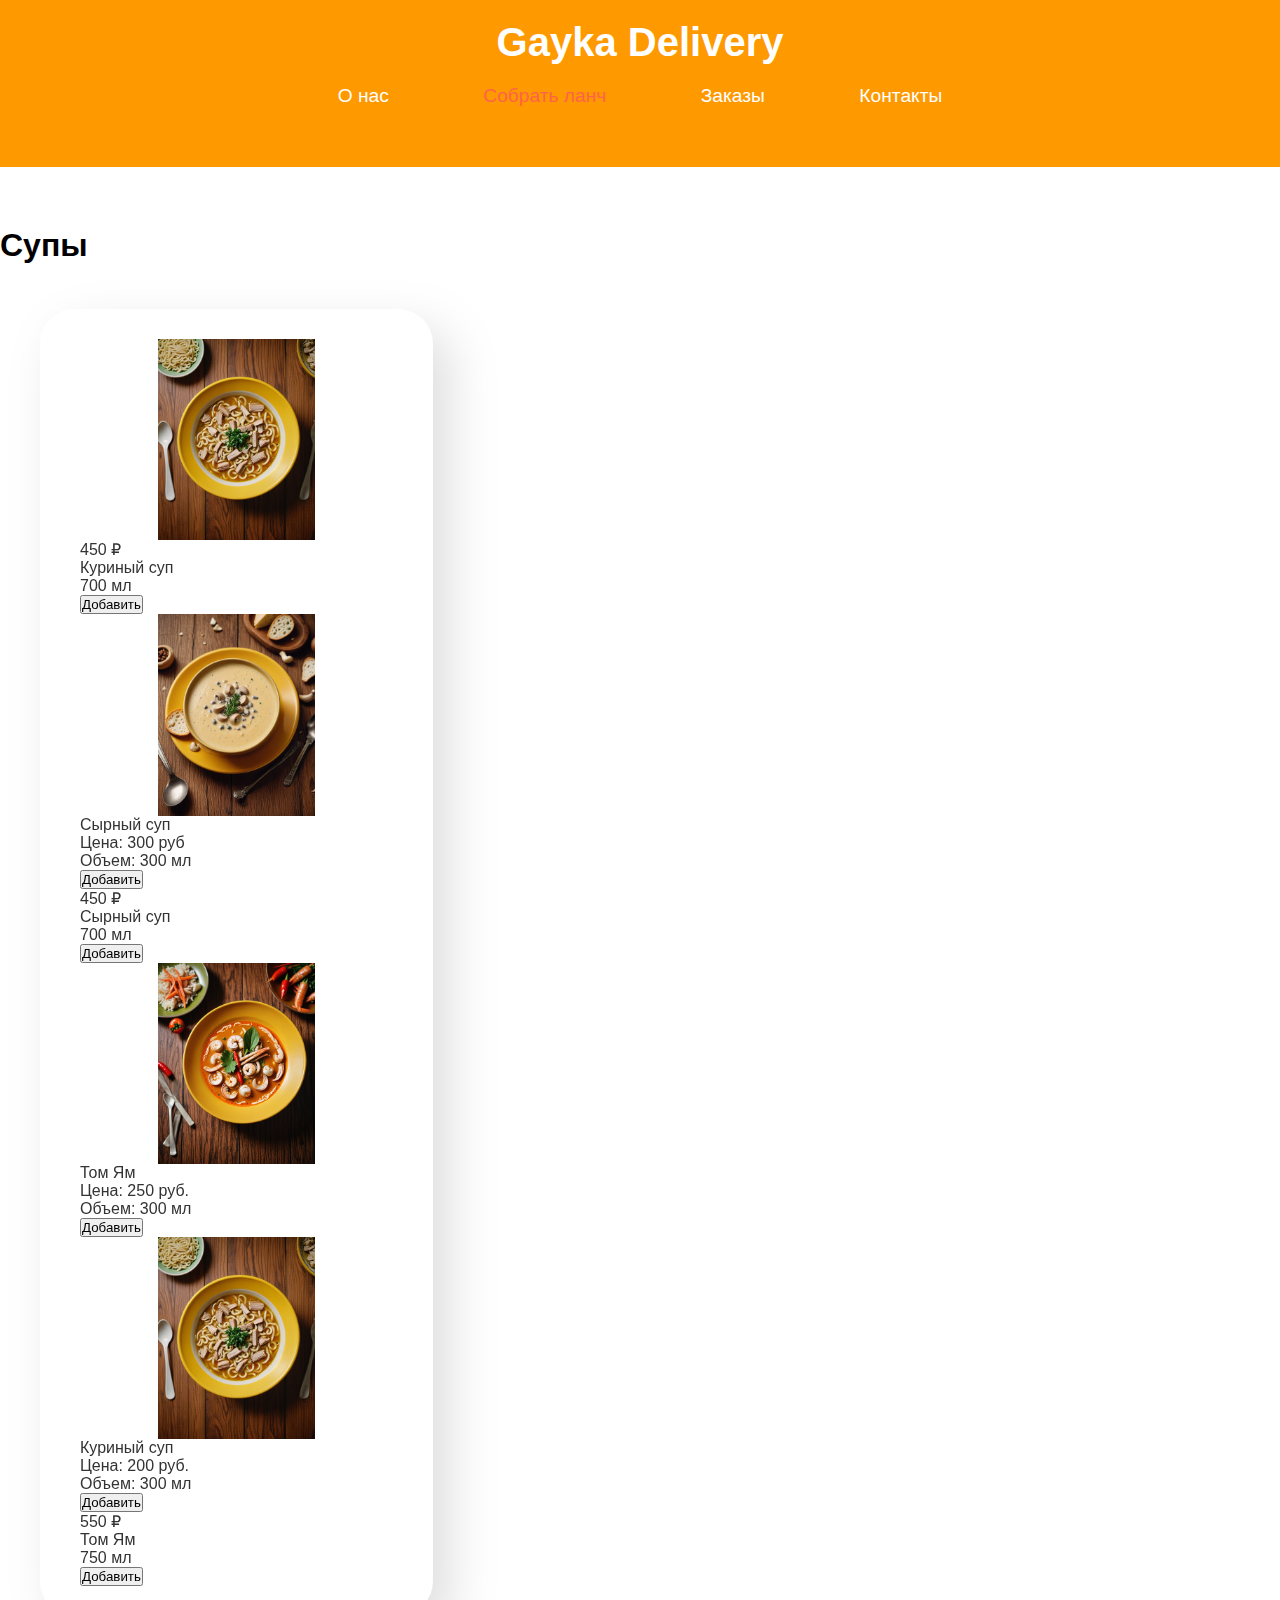
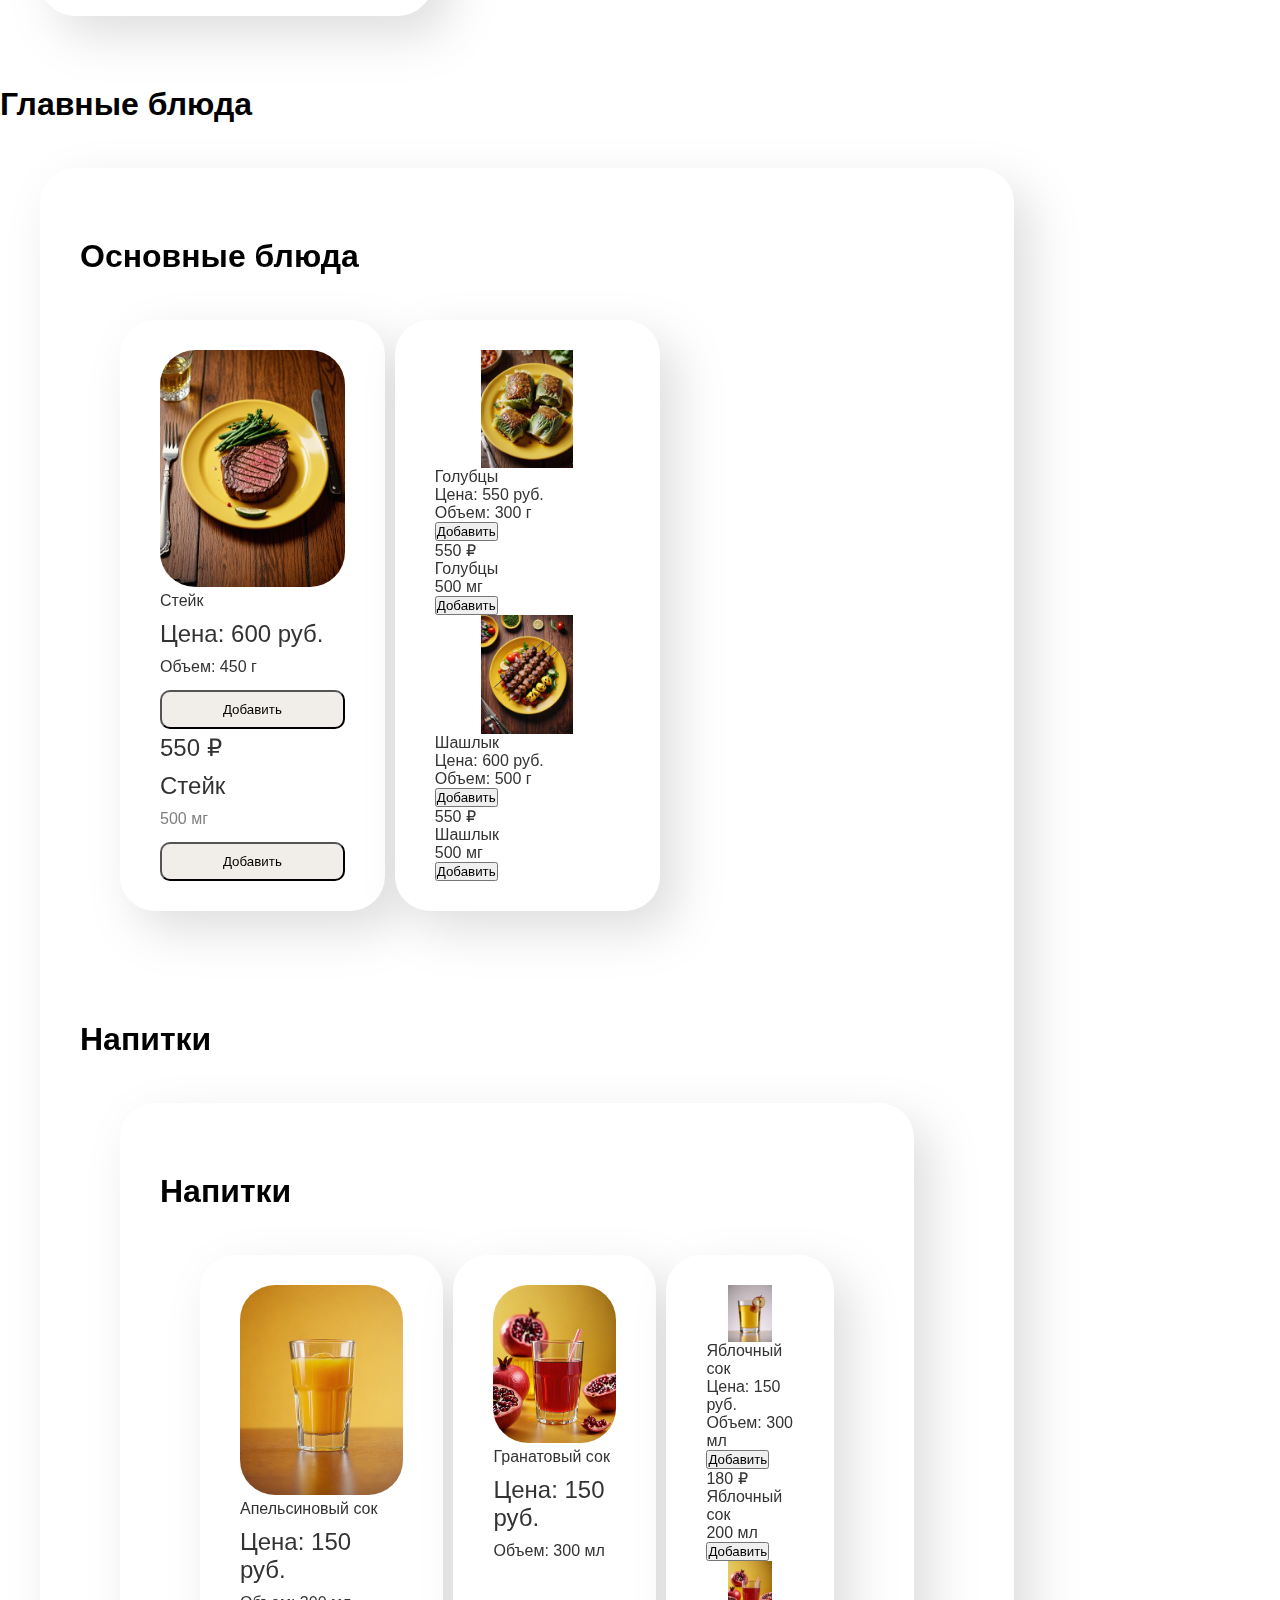
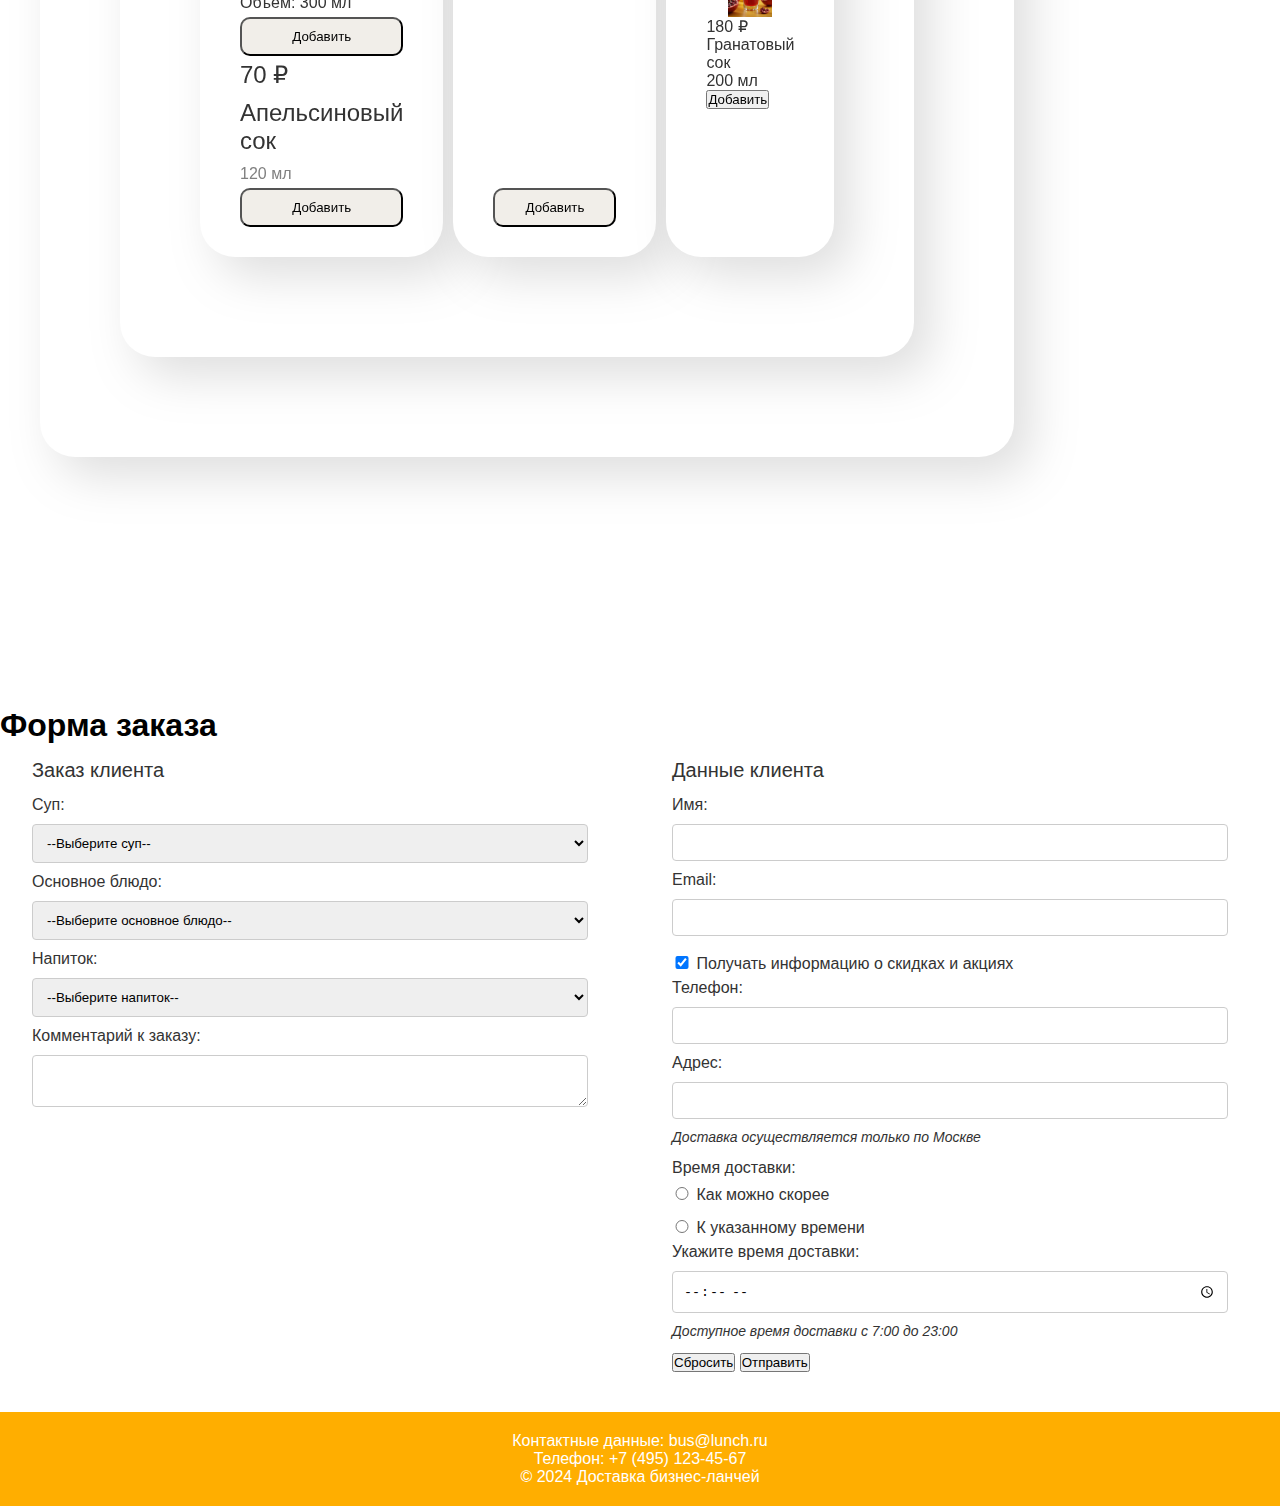
==== lunch.html @ 6499fed1 "Update lunch.html" ====
<!DOCTYPE html>
<html lang="ru">
<head>
    <meta charset="UTF-8">
    <meta name="viewport" content="width=device-width, initial-scale=1.0">
    <title>Собрать ланч - Gayka Delivery</title>
    <link href="https://fonts.googleapis.com/css2?family=Sofadi+One&display=swap" rel="stylesheet">
    <link rel="stylesheet" href="styles.css"> <!-- Основные стили -->
    <link rel="stylesheet" href="lunch.css"> <!-- Дополнительные стили для страницы Собрать ланч -->
    <title>Собрать ланч</title>
    <link rel="stylesheet" href="lunch.css">
    <link rel="stylesheet" href="order.css">
</head>
<body>
    <header>
        <div class="container">
            <h1>Gayka Delivery</h1>
            <nav>
                <ul>
                    <li><a href="index.html">О нас</a></li>
                    <li><a href="lunch.html" class="active">Собрать ланч</a></li>
                    <li><a href="order.html">Заказы</a></li>
                    <li><a href="#contact">Контакты</a></li>
                </ul>
            </nav>
        </div>
    </header>
<main>
<section id="soups">
    <section>
        <h2>Супы</h2>
        <div class="dish">
            <div class="dish-item">
        <div class="dish-grid">
            <div class="dish">
                <img src="kurinisup.jpg" alt="Куриный суп">
                <p class="price">450 ₽</p>
                <p class="dish-name">Куриный суп</p>
                <p class="dish-weight">700 мл</p>
                <button class="add-to-cart">Добавить</button>
            </div>
            <div class="dish">
                <img src="sirnisup.jpg" alt="Сырный суп">
                <p class="name">Сырный суп</p>
                <p class="price">Цена: 300 руб</p>
                <p class="weight-volume">Объем: 300 мл</p>
                <button>Добавить</button>
                <p class="price">450 ₽</p>
                <p class="dish-name">Сырный суп</p>
                <p class="dish-weight">700 мл</p>
                <button class="add-to-cart">Добавить</button>
            </div>
            <div class="dish-item">
            <div class="dish">
                <img src="tomyam.jpg" alt="Том Ям">
                <p class="name">Том Ям </p>
                <p class="price">Цена: 250 руб.</p>
                <p class="weight-volume">Объем: 300 мл</p>
                <button>Добавить</button>
            </div>
            <div class="dish-item">
                <img src="kurinisup.jpg" alt="Куриный суп">
                <p class="name">Куриный суп </p>
                <p class="price">Цена: 200 руб.</p>
                <p class="weight-volume">Объем: 300 мл</p>
                <button>Добавить</button>
                <p class="price">550 ₽</p>
                <p class="dish-name">Том Ям</p>
                <p class="dish-weight">750 мл</p>
                <button class="add-to-cart">Добавить</button>
            </div>
        </div>
    </section>

<section id="main-dishes">
        <h2>Главные блюда</h2>
        <div class="dish">
            <div class="dish-item">
    <section>
        <h2>Основные блюда</h2>
        <div class="dish-grid">
            <div class="dish">
                <img src="steik.jpg" alt="Стейк">
                <p class="name">Стейк</p>
                <p class="price">Цена: 600 руб.</p>
                <p class="weight-volume">Объем: 450 г</p>
                <button>Добавить</button>
                <p class="price">550 ₽</p>
                <p class="dish-name">Стейк</p>
                <p class="dish-weight">500 мг</p>
                <button class="add-to-cart">Добавить</button>
            </div>
            <div class="dish-item">
            <div class="dish">
                <img src="голубцы.jpg" alt="Голубцы">
                <p class="name">Голубцы</p>
                <p class="price">Цена: 550 руб.</p>
                <p class="weight-volume">Объем: 300 г</p>
                <button>Добавить</button>
                <p class="price">550 ₽</p>
                <p class="dish-name">Голубцы</p>
                <p class="dish-weight">500 мг</p>
                <button class="add-to-cart">Добавить</button>
            </div>
            <div class="dish-item">
            <div class="dish">
                <img src="шашлык.jpg" alt="Шашлык">
                <p class="name">Шашлык</p>
                <p class="price">Цена: 600 руб.</p>
                <p class="weight-volume">Объем: 500 г</p>
                <button>Добавить</button>
                <p class="price">550 ₽</p>
                <p class="dish-name">Шашлык</p>
                <p class="dish-weight">500 мг</p>
                <button class="add-to-cart">Добавить</button>
            </div>
        </div>
    </section>
    <section id="drinks">
        <h2>Напитки</h2>
        <div class="dish">
            <div class="dish-item">

    <section>
        <h2>Напитки</h2>
        <div class="dish-grid">
            <div class="dish">
                <img src="апельсин.jpg" alt="Апельсиновый сок">
                <p class="name">Апельсиновый сок</p>
                <p class="price">Цена: 150 руб.</p>
                <p class="weight-volume">Объем: 300 мл</p>
                <button>Добавить</button>
                <p class="price">70 ₽</p>
                <p class="dish-name">Апельсиновый сок</p>
                <p class="dish-weight">120 мл</p>
                <button class="add-to-cart">Добавить</button>
            </div>
            <div class="dish-item">
                <img src="гранат.jpg" alt="Гранатовый сок">
                <p class="name">Гранатовый сок</p>
                <p class="price">Цена: 150 руб.</p>
                <p class="weight-volume">Объем: 300 мл</p>
                <button>Добавить</button>
            </div>
            <div class="dish-item">
            <div class="dish">
                <img src="яблоко.jpg" alt="Яблочный сок">
                <p class="name">Яблочный сок</p>
                <p class="price">Цена: 150 руб.</p>
                <p class="weight-volume">Объем: 300 мл</p>
                <button>Добавить</button>
                <p class="price">180 ₽</p>
                <p class="dish-name">Яблочный сок</p>
                <p class="dish-weight">200 мл</p>
                <button class="add-to-cart">Добавить</button>
            </div>
            <div class="dish">
                <img src="гранат.jpg" alt="Гранатовый сок">
                <p class="price">180 ₽</p>
                <p class="dish-name">Гранатовый сок</p>
                <p class="dish-weight">200 мл</p>
                <button class="add-to-cart">Добавить</button>
            </div>
        </div>
    </section>
</main>
 <section class="order-form"></section>
    
    <section class="order-form"></section>
        <h2>Форма заказа</h2>

        <form action="https://httpbin.org/post" method="POST">
            <fieldset>
                <legend>Заказ клиента</legend>
                <label for="soup">Суп:</label>
                <select id="soup" name="soup" required>
                    <option value="">--Выберите суп--</option>
                    <option value="phobo">Сырный суп</option>
                    <option value="phoga">Том Ям</option>
                    <option value="buntom">Куриный суп</option>
                    <option value="kuri">Куриный суп</option>
                    <option value="sir">Сырный суп</option>
                    <option value="tomyam">Том Ям</option>
                </select>

                <label for="main">Основное блюдо:</label>
                <select id="main" name="main" required>
                    <option value="">--Выберите основное блюдо--</option>
                    <option value="buntron">Стейк</option>
                    <option value="comdui">Голубцы</option>
                    <option value="comtom">Шашлык</option>
                    <option value="steik">Стейк</option>
                    <option value="dolma">Голубцы</option>
                    <option value="shashlik">Шашлык</option>
                </select>

                <label for="drink">Напиток:</label>
                <select id="drink" name="drink" required>
                    <option value="">--Выберите напиток--</option>
                    <option value="tra">Яблочный сок</option>
                    <option value="cafeden">Апельсиновый сок</option>
                    <option value="cafesua">Гранатовый сок</option>
                    <option value="apel">Апельсиновый сок</option>
                    <option value="yabl">Яблочный сок</option>
                    <option value="gran">Гранатовый сок</option>
                </select>

                <label for="comments">Комментарий к заказу:</label>
                <textarea id="comments" name="comments"></textarea>
            </fieldset>

            <fieldset>
                <legend>Данные клиента</legend>
                <label for="name">Имя:</label>
                <input type="text" id="name" name="name" required>

                <label for="email">Email:</label>
                <input type="email" id="email" name="email" required>

                <label>
                    <input type="checkbox" name="subscribe" checked style="
                    width: 20px
                    ">
                    Получать информацию о скидках и акциях <br>
                </label>

                <label for="phone">Телефон:</label>
                <input type="tel" id="phone" name="phone" required>

                <label for="address">Адрес:</label>
                <input type="text" id="address" name="address" required>
                <p class="note">Доставка осуществляется только по Москве</p>

                <label>Время доставки: <br></label>
                <label>
                    <input type="radio" name="delivery-time" value="faster" required style="
                    width: 20px
                    ">
                    Как можно скорее <br>
                </label>
                <label>
                    <input type="radio" name="delivery-time" value="normal" style="
                    width: 20px
                    ">
                    К указанному времени <br>
                </label>

                <label for="delivery-time">Укажите время доставки:</label>
                <input type="time" id="delivery-time" name="delivery-time" min="07:00" max="23:00" step="300" required>
                <p class="note">Доступное время доставки с 7:00 до 23:00 <p>

                <button type="reset">Сбросить</button>
                <button type="submit">Отправить</button>
            </fieldset>
        </form>
    </section>
    <footer id="contact">
        <p>Контактные данные: <a href="email:bus@lunch.ru">bus@lunch.ru</a></p>
        <p>Телефон: +7 (495) 123-45-67</p>
        <p>© 2024 Доставка бизнес-ланчей</p>
    </footer>
</body>
</html>
---- styles.css ----
*{
    box-sizing: border-box;
}

body {
    font-family: 'Sofadi One', monospace;
    margin: 0;
    padding: 0;
    color: #333;
}

header {
    background-color: #f6a504;
    padding: 20px;
    text-align: center;
}

h1 {
    font-size: 2.5em;
    margin: 0;
}

/* Стили для навигации */
nav {
    display: flex;
    flex-wrap: wrap;
    justify-content: center; /* Центрирование навигации */
    margin-bottom: 20px; /* Отступ снизу навигации */
}

nav a {
    margin: 10px 15px; /* Отступы между ссылками */
    text-decoration: none; /* Убираем подчеркивание у ссылок */
    color: #ef0d82; /* Цвет текста ссылок */
    padding: 10px 15px; /* Внутренние отступы для создания кнопочного эффекта */
    border-radius: 5px; /* Закругление углов */
    transition: background-color 0.3s ease; /* Плавный переход цвета фона */
}

nav a:hover {
    background-color: rgba(239, 13, 130, 0.1); /* Цвет фона при наведении */
}

nav a.active {
 
    color: red; /* Цвет текста для активной ссылки */
}

main {
    padding: 20px;
}

section {
    margin-bottom: 40px;
}

h2 {
    font-size: 2em;
    margin-bottom: 10px;
    
}

img {
    width: 50%;
    height: auto; 
    margin-left: auto;
    margin-right: auto;
    display: block;
}

ul {
    list-style-type: disc;
    padding-left: 20px;
}

table {
    width: 100%;
    border-collapse: collapse;
}

th, td {
    padding: 10px;
    border: 1px solid #de88be;
    text-align: center;
}

footer {
    background-color: #fac55a;
    color: rgb(6, 6, 6);
    text-align: center;
    padding: 20px;
}

footer a {
    color: rgb(255, 89, 178);
    text-decoration: none;
}

footer a:hover {
    text-decoration: underline;
}
---- lunch.css ----
section > div {
    display: grid;
    grid-template-columns: repeat(3, 1fr);
    gap: 10px;
    padding: 30px 40px;
}

section > div > div {
    display: flex;
    flex-direction: column;
    padding: 30px 40px;
    border-radius: 35px;
    background-color: white;
    cursor: pointer;
    filter: drop-shadow(17px 19px 24px rgba(0, 0, 0, 0.13));
    transition: border 0.3s, background-color 0.3s;
}

section > div > div:hover {
    border: 2px solid tomato;
}

section > div > div > img {
    width: 100%;
    border-radius: 35px;
}

section > div > div > p {
    margin: 5px 0;
}

section > div > div > p.price {
    font-size: 1.5em; /* Увеличение размера шрифта для цены */
}

section > div > div > p.dish-name {
    font-size: 1.5em; /* Увеличение размера шрифта для названия блюда */
}

section > div > div > p.dish-weight {
    color: gray; /* Изменение цвета текста на серый для веса/объема */
}

section > div > div > button {
    background-color: #f1eee9;
    padding: 10px 30px;
    border-radius: 10px;
    cursor: pointer;
    margin-top: auto; /* Сдвигаем кнопку вниз */
    transition: background-color 0.3s;
}

section > div > div > button:hover {
    text-decoration: none;
    background-color: #ff0077;
}

section > div > div > button:active {
    text-decoration: none;
    background-color: #ffb917;
}

p.note {
    font-style: italic;
    font-size: 14px;
    margin-bottom: 14px;
}

legend {
    font-size: 20px;
    margin-bottom: 14px;
}

form {
    display: flex;
    justify-content: space-between;
}

fieldset {
    width: 45%;
    border: none;
    margin-left: auto;
    margin-right: auto;
}

input, select, textarea {
    width: calc(100% - 20px);
    margin: 10px 0;
    padding: 10px;
    border: 1px solid #ccc;
    border-radius: 4px;
}

/* button {
    background-color: #007bff;
    color: white;
    border: none;
    padding: 10px;
    border-radius: 4px;
    cursor: pointer;
}

button:hover {
    background-color: #0056b3;
} */

.filter {
    margin: 0 10px;
    font-size: 18px;
    color: #6b6b6b;
    background-color: transparent;
    border: none;
    cursor: pointer;
}

.filter:hover {
    color: #ffa51e;
    font-weight: bold;
}

.filter.active {
    color: #ffa51e;
    font-weight: bold;
}

 /* Lab6 */
 .lunch-grid {
    display: grid;
    grid-template-columns: repeat(3, 1fr);
    gap: 20px;
    margin: 20px 0;
    text-align: center;
}

.lunch-options{
    background-color: var(--cards-color);
    border-radius: 2rem;
    display: flex;
    flex-direction: row;
    align-items: center;
    justify-content: space-evenly;
    padding: 1rem 0.5rem;
    transition: 0.2s ease;
    filter: drop-shadow(0.7rem 1rem 1rem rgba(0, 0, 0, 0.1));

}

.lunch-options:hover {
    border-color: var(--cards-color-hover);
    transition: 0.5s ease;
    filter: drop-shadow(0 0 1rem var(--cards-color-hover));
    transform: scale(101%);
}

.lunch-options div{
    flex-direction: column;
    align-items: center;
    
}

.lunch-options img {
    width: 4rem;
    transition: transform 0.3s;
}

.lunch-options img:hover {
    transform: translateY(-10px) scale(1.1);
}

.dessert-info {
    font-size: 0.9em;
}

.notification {
    display: flex;
    flex-direction: column;
    align-items: center;
    justify-content: center;
    width: 300px;
    margin: 0 auto;
    border-radius: 5px;
    z-index: 1000;
    text-align: center;
}
.notification p {
    font-size: 20px;
    margin-bottom: 20px;
}
.notification button {
    display: inline-block;
    padding: 10px 20px;
    font-size: 18px;
    color: #000;
    background-color: #fff;
    border: 1px solid #000;
    border-radius: 20px;
    text-decoration: none;
    cursor: pointer;
}



/* Адаптивность */
@media (max-width: 800px) {
    section > div {
        grid-template-columns: repeat(2, 1fr); /* 2 колонки */
    }

    nav {
        flex-direction: column;
        align-items: center; /* Центрируем элементы в навигации */
    }

    nav a {
        font-size: 12px; /* Увеличиваем шрифт на 4px */
    }
}

@media (max-width: 600px) {
    section > div {
        grid-template-columns: repeat(1, 1fr); /* 1 колонка */
    }

    h1 {
        text-align: center; /* Центрирование заголовков */
    }

    section > h2 {
        text-align: center; /* Центрирование заголовков */
    }
}
---- lunch.css ----
section > div {
    display: grid;
    grid-template-columns: repeat(3, 1fr);
    gap: 10px;
    padding: 30px 40px;
}

section > div > div {
    display: flex;
    flex-direction: column;
    padding: 30px 40px;
    border-radius: 35px;
    background-color: white;
    cursor: pointer;
    filter: drop-shadow(17px 19px 24px rgba(0, 0, 0, 0.13));
    transition: border 0.3s, background-color 0.3s;
}

section > div > div:hover {
    border: 2px solid tomato;
}

section > div > div > img {
    width: 100%;
    border-radius: 35px;
}

section > div > div > p {
    margin: 5px 0;
}

section > div > div > p.price {
    font-size: 1.5em; /* Увеличение размера шрифта для цены */
}

section > div > div > p.dish-name {
    font-size: 1.5em; /* Увеличение размера шрифта для названия блюда */
}

section > div > div > p.dish-weight {
    color: gray; /* Изменение цвета текста на серый для веса/объема */
}

section > div > div > button {
    background-color: #f1eee9;
    padding: 10px 30px;
    border-radius: 10px;
    cursor: pointer;
    margin-top: auto; /* Сдвигаем кнопку вниз */
    transition: background-color 0.3s;
}

section > div > div > button:hover {
    text-decoration: none;
    background-color: #ff0077;
}

section > div > div > button:active {
    text-decoration: none;
    background-color: #ffb917;
}

p.note {
    font-style: italic;
    font-size: 14px;
    margin-bottom: 14px;
}

legend {
    font-size: 20px;
    margin-bottom: 14px;
}

form {
    display: flex;
    justify-content: space-between;
}

fieldset {
    width: 45%;
    border: none;
    margin-left: auto;
    margin-right: auto;
}

input, select, textarea {
    width: calc(100% - 20px);
    margin: 10px 0;
    padding: 10px;
    border: 1px solid #ccc;
    border-radius: 4px;
}

/* button {
    background-color: #007bff;
    color: white;
    border: none;
    padding: 10px;
    border-radius: 4px;
    cursor: pointer;
}

button:hover {
    background-color: #0056b3;
} */

.filter {
    margin: 0 10px;
    font-size: 18px;
    color: #6b6b6b;
    background-color: transparent;
    border: none;
    cursor: pointer;
}

.filter:hover {
    color: #ffa51e;
    font-weight: bold;
}

.filter.active {
    color: #ffa51e;
    font-weight: bold;
}

 /* Lab6 */
 .lunch-grid {
    display: grid;
    grid-template-columns: repeat(3, 1fr);
    gap: 20px;
    margin: 20px 0;
    text-align: center;
}

.lunch-options{
    background-color: var(--cards-color);
    border-radius: 2rem;
    display: flex;
    flex-direction: row;
    align-items: center;
    justify-content: space-evenly;
    padding: 1rem 0.5rem;
    transition: 0.2s ease;
    filter: drop-shadow(0.7rem 1rem 1rem rgba(0, 0, 0, 0.1));

}

.lunch-options:hover {
    border-color: var(--cards-color-hover);
    transition: 0.5s ease;
    filter: drop-shadow(0 0 1rem var(--cards-color-hover));
    transform: scale(101%);
}

.lunch-options div{
    flex-direction: column;
    align-items: center;
    
}

.lunch-options img {
    width: 4rem;
    transition: transform 0.3s;
}

.lunch-options img:hover {
    transform: translateY(-10px) scale(1.1);
}

.dessert-info {
    font-size: 0.9em;
}

.notification {
    display: flex;
    flex-direction: column;
    align-items: center;
    justify-content: center;
    width: 300px;
    margin: 0 auto;
    border-radius: 5px;
    z-index: 1000;
    text-align: center;
}
.notification p {
    font-size: 20px;
    margin-bottom: 20px;
}
.notification button {
    display: inline-block;
    padding: 10px 20px;
    font-size: 18px;
    color: #000;
    background-color: #fff;
    border: 1px solid #000;
    border-radius: 20px;
    text-decoration: none;
    cursor: pointer;
}



/* Адаптивность */
@media (max-width: 800px) {
    section > div {
        grid-template-columns: repeat(2, 1fr); /* 2 колонки */
    }

    nav {
        flex-direction: column;
        align-items: center; /* Центрируем элементы в навигации */
    }

    nav a {
        font-size: 12px; /* Увеличиваем шрифт на 4px */
    }
}

@media (max-width: 600px) {
    section > div {
        grid-template-columns: repeat(1, 1fr); /* 1 колонка */
    }

    h1 {
        text-align: center; /* Центрирование заголовков */
    }

    section > h2 {
        text-align: center; /* Центрирование заголовков */
    }
}
---- order.css ----
* {
    margin: 0;
    padding: 0;
    box-sizing: border-box;
}

body {
    font-family: 'SofadiOne', sans-serif;
    display: flex;
    flex-direction: column;
    margin: 0;
}

.container {
    width: 80%;
    margin: 0 auto;
}

header {
    background-color:  #ff9900;
    /*background: #ffffff url("bg.webp") no-repeat top center;*/
    color: rgb(255, 255, 255);
    padding: 20px 0;
}

header h1 {
    text-align: center;
}

nav {
    display: flex;
    flex-wrap: wrap;
}

nav a {
    text-decoration: none;
    color: black;
}

nav a.active {
    color: tomato;
}

nav ul {
    list-style-type: none;
    padding: 0;
    text-align: center;
}

nav ul li {
    display: inline;
    margin: 0 15px;
}

nav ul li a {
    color: white;
    text-decoration: none;
    font-size: 1.2em;
}

nav ul li a:hover {
    text-decoration: none;
    color:  tomato;
}

main {
    padding: 20px 0;
}

section {
    margin: 40px 0;
}

#about img {
    width: 80%;
    height: auto;
    border-radius: 8px;
    margin-bottom: 20px;
}

h2 {
    margin-bottom: 15px;
    font-size: 2em;
    color: #000000;
}

ul {
    margin: 20px 0;
}

table {
    width: 80%;
    border-collapse: collapse;
    margin: 20px 0;
}

th, td {
    padding: 10px;
    border: 1px solid #ddd;
    text-align: left;
}

th {
    background-color: #ffb700;
    color: white;
}

footer {
    background-color: rgb(255, 174, 0);
    color: rgb(255, 255, 255);
    text-align: center;
    padding: 20px 0;
    margin-top: 40px;
}

footer a {
    color: white;
    text-decoration: none;
}

footer a:hover {
    text-decoration: none;
    color:  tomato;
}

/* Адаптивные стили */
@media (max-width: 800px) {
    #about img {
        width: 500px;
    }

    .nav {
        flex-direction: column;
        align-items: center;
    }

    .nav a {
        font-size: 16px; /* Увеличение шрифта */
    }

    h1, h2 {
        text-align: center;
    }
}

@media (max-width: 600px) {
    .nav {
        flex-direction: column;
        align-items: center;
    }

    .nav a {
        font-size: 20px; /* Увеличение шрифта на 4px */
    }

    .td {
        font-size: 14px; /* Уменьшение шрифта */
    }

    #about img {
        width: 100%; /* Ширина изображения 100% */
    }
}

@media (max-width: 400px) {
    .td {
        font-size: 12px; /* Уменьшение шрифта */
    }
}
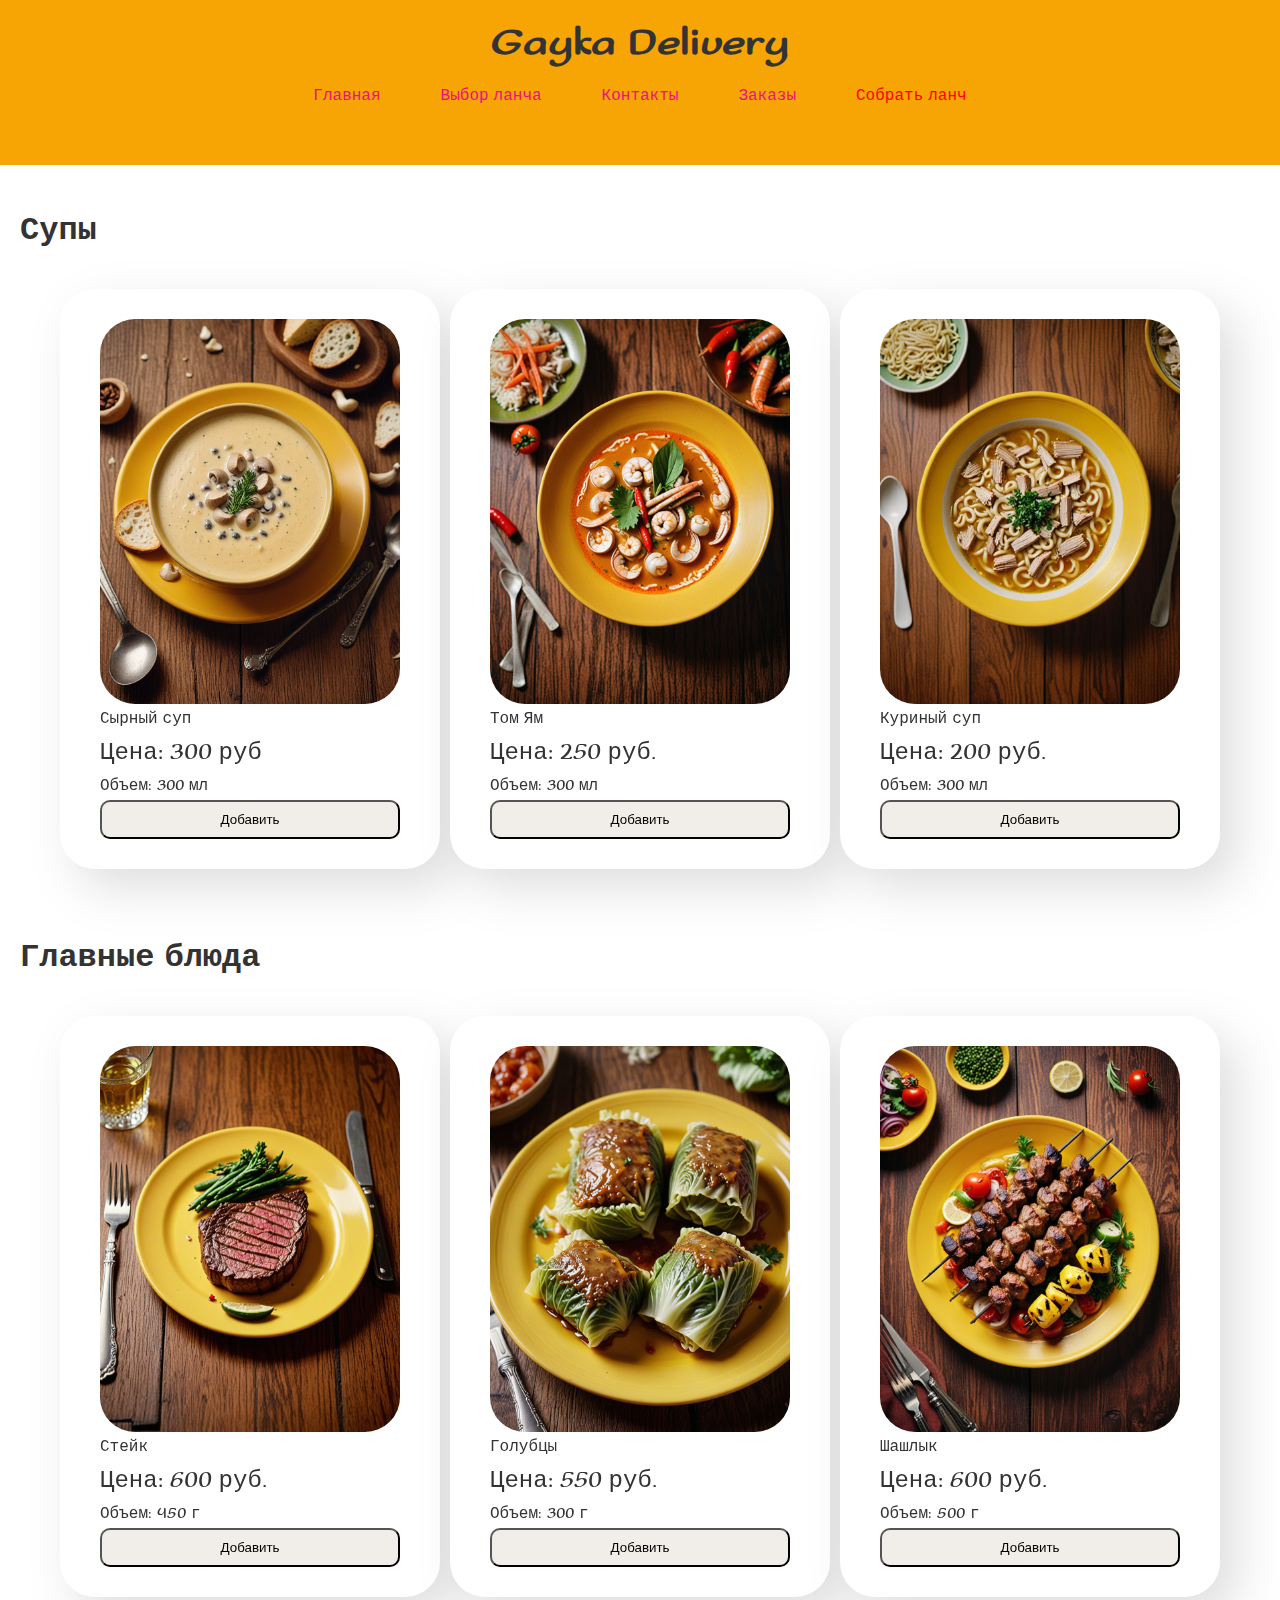
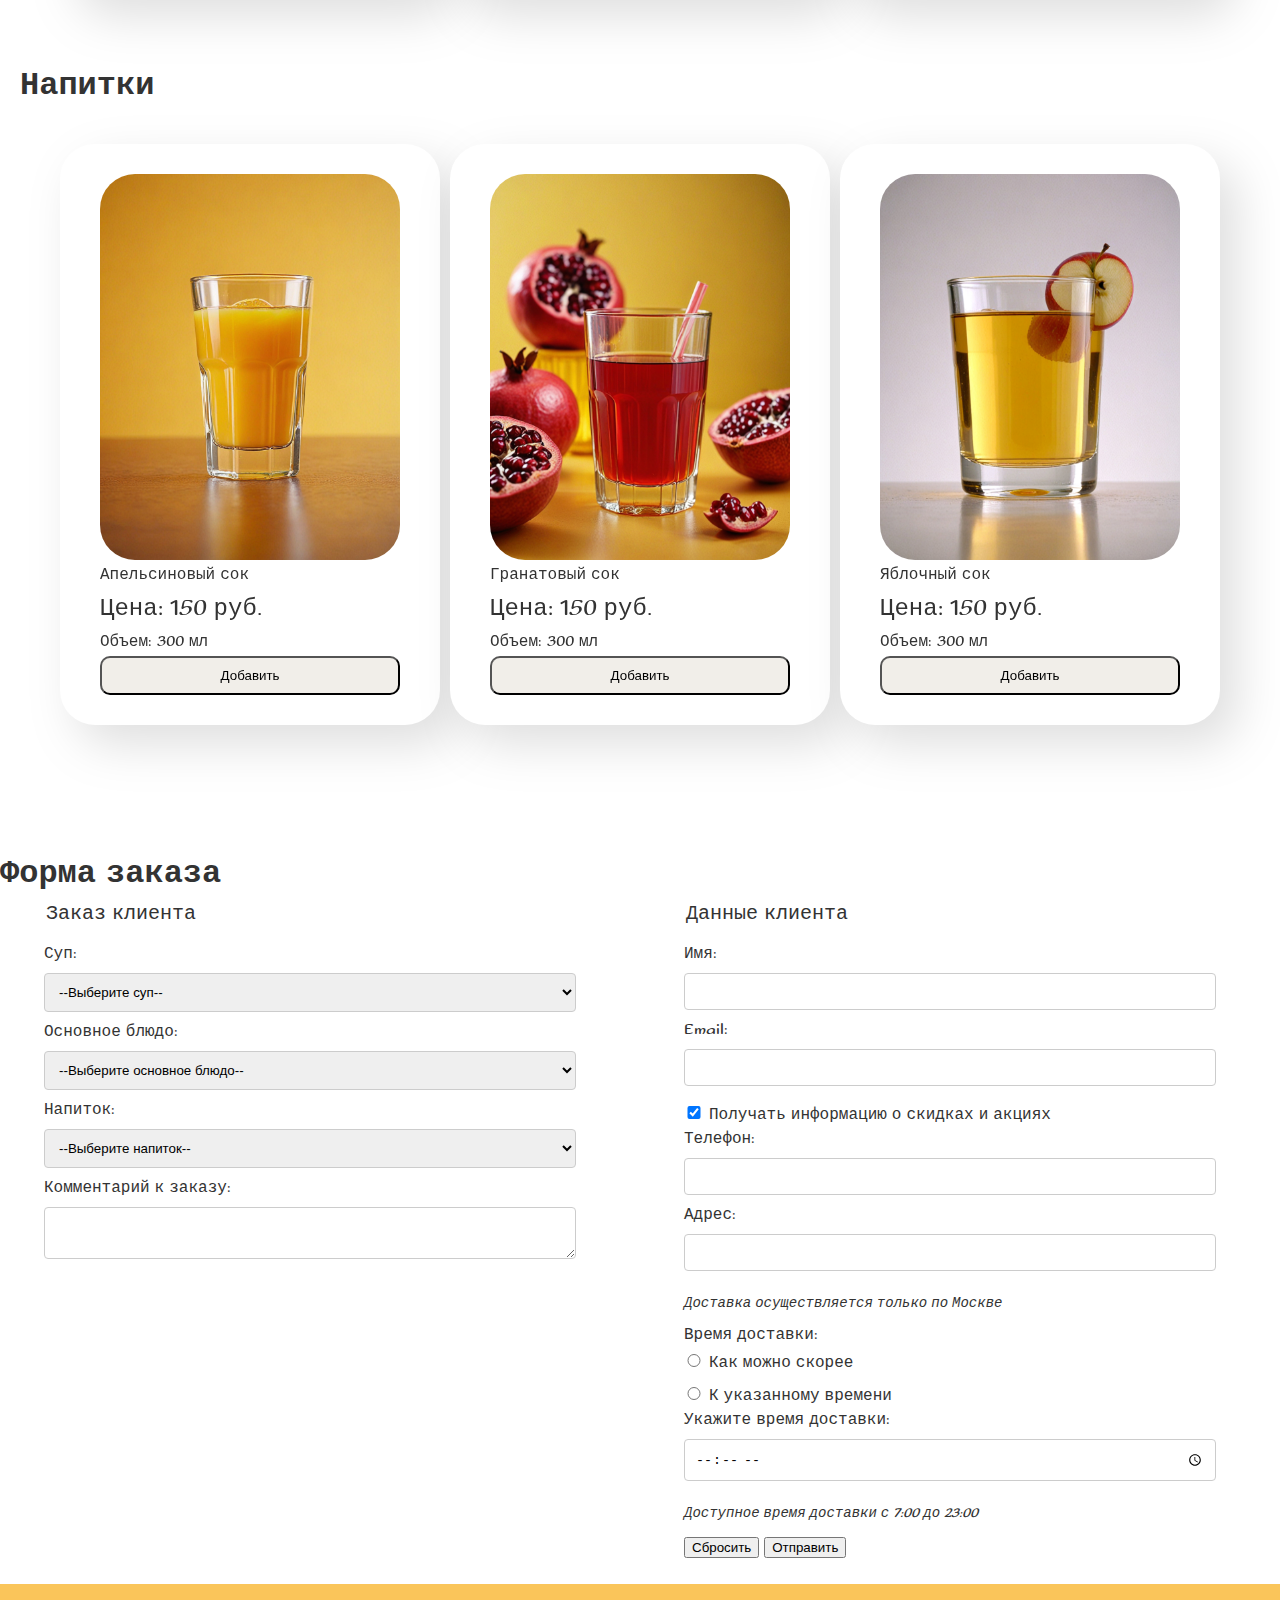
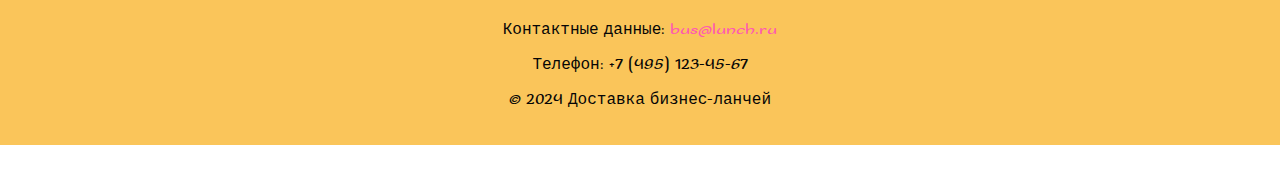
==== commit cd54d694: "Update lunch.html" ====
--- a/lunch.html
+++ b/lunch.html
@@ -7,51 +7,34 @@
     <link href="https://fonts.googleapis.com/css2?family=Sofadi+One&display=swap" rel="stylesheet">
     <link rel="stylesheet" href="styles.css"> <!-- Основные стили -->
     <link rel="stylesheet" href="lunch.css"> <!-- Дополнительные стили для страницы Собрать ланч -->
-    <title>Собрать ланч</title>
-    <link rel="stylesheet" href="lunch.css">
-    <link rel="stylesheet" href="order.css">
 </head>
 <body>
-    <header>
-        <div class="container">
-            <h1>Gayka Delivery</h1>
-            <nav>
-                <ul>
-                    <li><a href="index.html">О нас</a></li>
-                    <li><a href="lunch.html" class="active">Собрать ланч</a></li>
-                    <li><a href="order.html">Заказы</a></li>
-                    <li><a href="#contact">Контакты</a></li>
-                </ul>
-            </nav>
-        </div>
-    </header>
+
+<header>
+    <h1>Gayka Delivery</h1>
+    <nav style="display: flex; flex-wrap: wrap;">
+        <a href="index.html">Главная</a>
+        <a href="#advantages">Выбор ланча</a>
+        <a href="#contacts">Контакты</a>
+        <a href="order.html">Заказы</a>
+        <a href="#contacts" class="active">Собрать ланч</a>
+    </nav>
+</header>
+
 <main>
+
 <section id="soups">
-    <section>
+
         <h2>Супы</h2>
         <div class="dish">
             <div class="dish-item">
-        <div class="dish-grid">
-            <div class="dish">
-                <img src="kurinisup.jpg" alt="Куриный суп">
-                <p class="price">450 ₽</p>
-                <p class="dish-name">Куриный суп</p>
-                <p class="dish-weight">700 мл</p>
-                <button class="add-to-cart">Добавить</button>
-            </div>
-            <div class="dish">
                 <img src="sirnisup.jpg" alt="Сырный суп">
                 <p class="name">Сырный суп</p>
                 <p class="price">Цена: 300 руб</p>
                 <p class="weight-volume">Объем: 300 мл</p>
                 <button>Добавить</button>
-                <p class="price">450 ₽</p>
-                <p class="dish-name">Сырный суп</p>
-                <p class="dish-weight">700 мл</p>
-                <button class="add-to-cart">Добавить</button>
-            </div>
-            <div class="dish-item">
-            <div class="dish">
+            </div>
+            <div class="dish-item">
                 <img src="tomyam.jpg" alt="Том Ям">
                 <p class="name">Том Ям </p>
                 <p class="price">Цена: 250 руб.</p>
@@ -64,11 +47,8 @@
                 <p class="price">Цена: 200 руб.</p>
                 <p class="weight-volume">Объем: 300 мл</p>
                 <button>Добавить</button>
-                <p class="price">550 ₽</p>
-                <p class="dish-name">Том Ям</p>
-                <p class="dish-weight">750 мл</p>
-                <button class="add-to-cart">Добавить</button>
-            </div>
+            </div>
+
         </div>
     </section>
 
@@ -76,44 +56,30 @@
         <h2>Главные блюда</h2>
         <div class="dish">
             <div class="dish-item">
-    <section>
-        <h2>Основные блюда</h2>
-        <div class="dish-grid">
-            <div class="dish">
                 <img src="steik.jpg" alt="Стейк">
                 <p class="name">Стейк</p>
                 <p class="price">Цена: 600 руб.</p>
                 <p class="weight-volume">Объем: 450 г</p>
                 <button>Добавить</button>
-                <p class="price">550 ₽</p>
-                <p class="dish-name">Стейк</p>
-                <p class="dish-weight">500 мг</p>
-                <button class="add-to-cart">Добавить</button>
-            </div>
-            <div class="dish-item">
-            <div class="dish">
+            </div>
+
+            <div class="dish-item">
+
                 <img src="голубцы.jpg" alt="Голубцы">
                 <p class="name">Голубцы</p>
                 <p class="price">Цена: 550 руб.</p>
                 <p class="weight-volume">Объем: 300 г</p>
                 <button>Добавить</button>
-                <p class="price">550 ₽</p>
-                <p class="dish-name">Голубцы</p>
-                <p class="dish-weight">500 мг</p>
-                <button class="add-to-cart">Добавить</button>
-            </div>
-            <div class="dish-item">
-            <div class="dish">
+            </div>
+
+            <div class="dish-item">
                 <img src="шашлык.jpg" alt="Шашлык">
                 <p class="name">Шашлык</p>
                 <p class="price">Цена: 600 руб.</p>
                 <p class="weight-volume">Объем: 500 г</p>
                 <button>Добавить</button>
-                <p class="price">550 ₽</p>
-                <p class="dish-name">Шашлык</p>
-                <p class="dish-weight">500 мг</p>
-                <button class="add-to-cart">Добавить</button>
-            </div>
+            </div>
+
         </div>
     </section>
     <section id="drinks">
@@ -121,52 +87,36 @@
         <div class="dish">
             <div class="dish-item">
 
-    <section>
-        <h2>Напитки</h2>
-        <div class="dish-grid">
-            <div class="dish">
                 <img src="апельсин.jpg" alt="Апельсиновый сок">
                 <p class="name">Апельсиновый сок</p>
                 <p class="price">Цена: 150 руб.</p>
                 <p class="weight-volume">Объем: 300 мл</p>
                 <button>Добавить</button>
-                <p class="price">70 ₽</p>
-                <p class="dish-name">Апельсиновый сок</p>
-                <p class="dish-weight">120 мл</p>
-                <button class="add-to-cart">Добавить</button>
-            </div>
-            <div class="dish-item">
+            </div>
+
+            <div class="dish-item">
+
                 <img src="гранат.jpg" alt="Гранатовый сок">
                 <p class="name">Гранатовый сок</p>
                 <p class="price">Цена: 150 руб.</p>
                 <p class="weight-volume">Объем: 300 мл</p>
                 <button>Добавить</button>
             </div>
-            <div class="dish-item">
-            <div class="dish">
+
+            <div class="dish-item">
+
                 <img src="яблоко.jpg" alt="Яблочный сок">
                 <p class="name">Яблочный сок</p>
                 <p class="price">Цена: 150 руб.</p>
                 <p class="weight-volume">Объем: 300 мл</p>
                 <button>Добавить</button>
-                <p class="price">180 ₽</p>
-                <p class="dish-name">Яблочный сок</p>
-                <p class="dish-weight">200 мл</p>
-                <button class="add-to-cart">Добавить</button>
-            </div>
-            <div class="dish">
-                <img src="гранат.jpg" alt="Гранатовый сок">
-                <p class="price">180 ₽</p>
-                <p class="dish-name">Гранатовый сок</p>
-                <p class="dish-weight">200 мл</p>
-                <button class="add-to-cart">Добавить</button>
-            </div>
+            </div>
+
         </div>
     </section>
+
 </main>
  <section class="order-form"></section>
-    
-    <section class="order-form"></section>
         <h2>Форма заказа</h2>
 
         <form action="https://httpbin.org/post" method="POST">
@@ -175,23 +125,19 @@
                 <label for="soup">Суп:</label>
                 <select id="soup" name="soup" required>
                     <option value="">--Выберите суп--</option>
+                    <option value="phobo">Том ям</option>
+                    <option value="phoga">Сырный суп</option>
                     <option value="phobo">Сырный суп</option>
                     <option value="phoga">Том Ям</option>
                     <option value="buntom">Куриный суп</option>
-                    <option value="kuri">Куриный суп</option>
-                    <option value="sir">Сырный суп</option>
-                    <option value="tomyam">Том Ям</option>
                 </select>
-
+                
                 <label for="main">Основное блюдо:</label>
                 <select id="main" name="main" required>
                     <option value="">--Выберите основное блюдо--</option>
                     <option value="buntron">Стейк</option>
                     <option value="comdui">Голубцы</option>
                     <option value="comtom">Шашлык</option>
-                    <option value="steik">Стейк</option>
-                    <option value="dolma">Голубцы</option>
-                    <option value="shashlik">Шашлык</option>
                 </select>
 
                 <label for="drink">Напиток:</label>
@@ -200,9 +146,6 @@
                     <option value="tra">Яблочный сок</option>
                     <option value="cafeden">Апельсиновый сок</option>
                     <option value="cafesua">Гранатовый сок</option>
-                    <option value="apel">Апельсиновый сок</option>
-                    <option value="yabl">Яблочный сок</option>
-                    <option value="gran">Гранатовый сок</option>
                 </select>
 
                 <label for="comments">Комментарий к заказу:</label>
@@ -254,10 +197,11 @@
             </fieldset>
         </form>
     </section>
-    <footer id="contact">
-        <p>Контактные данные: <a href="email:bus@lunch.ru">bus@lunch.ru</a></p>
-        <p>Телефон: +7 (495) 123-45-67</p>
-        <p>© 2024 Доставка бизнес-ланчей</p>
-    </footer>
+<footer id="contacts">
+    <p>Контактные данные: <a href="mailto:bus@lunch.ru">bus@lunch.ru</a></p>
+    <p>Телефон: +7 (495) 123-45-67</p>
+    <p>© 2024 Доставка бизнес-ланчей</p>
+</footer>
+
 </body>
 </html>
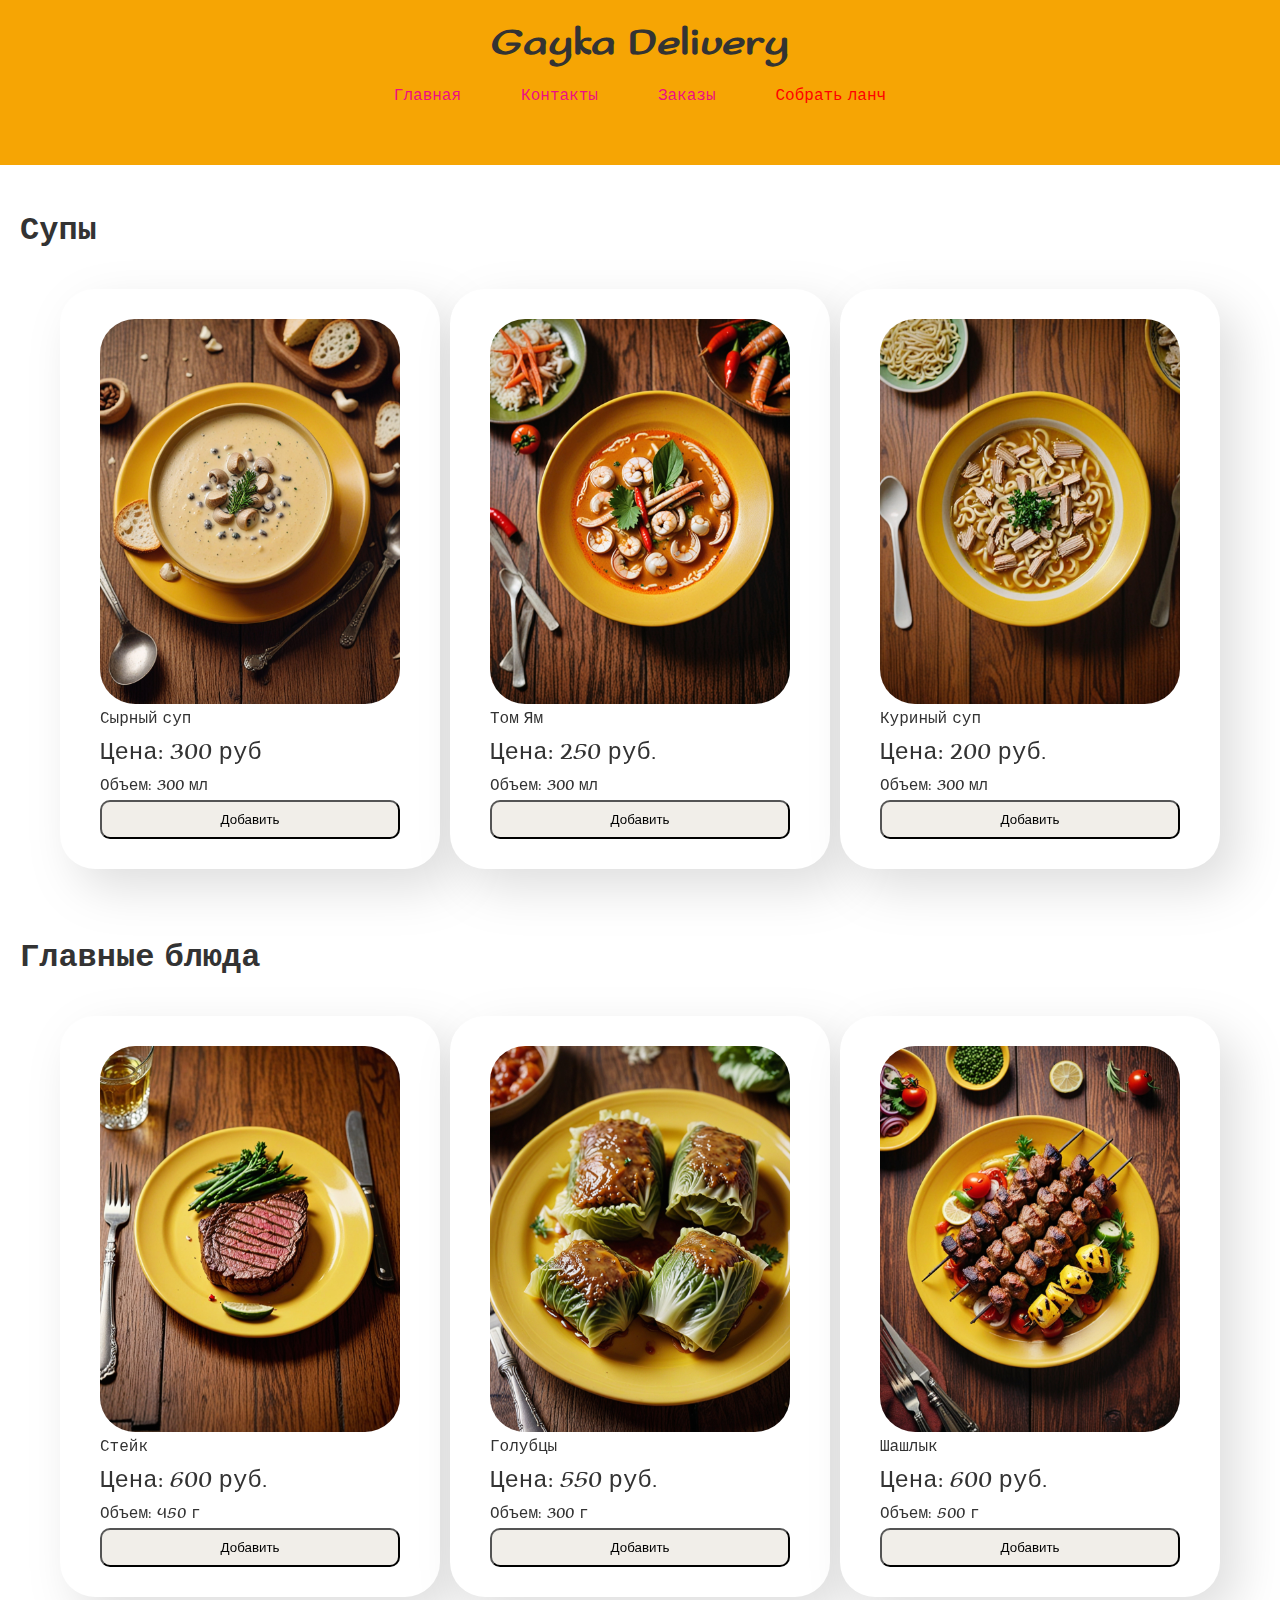
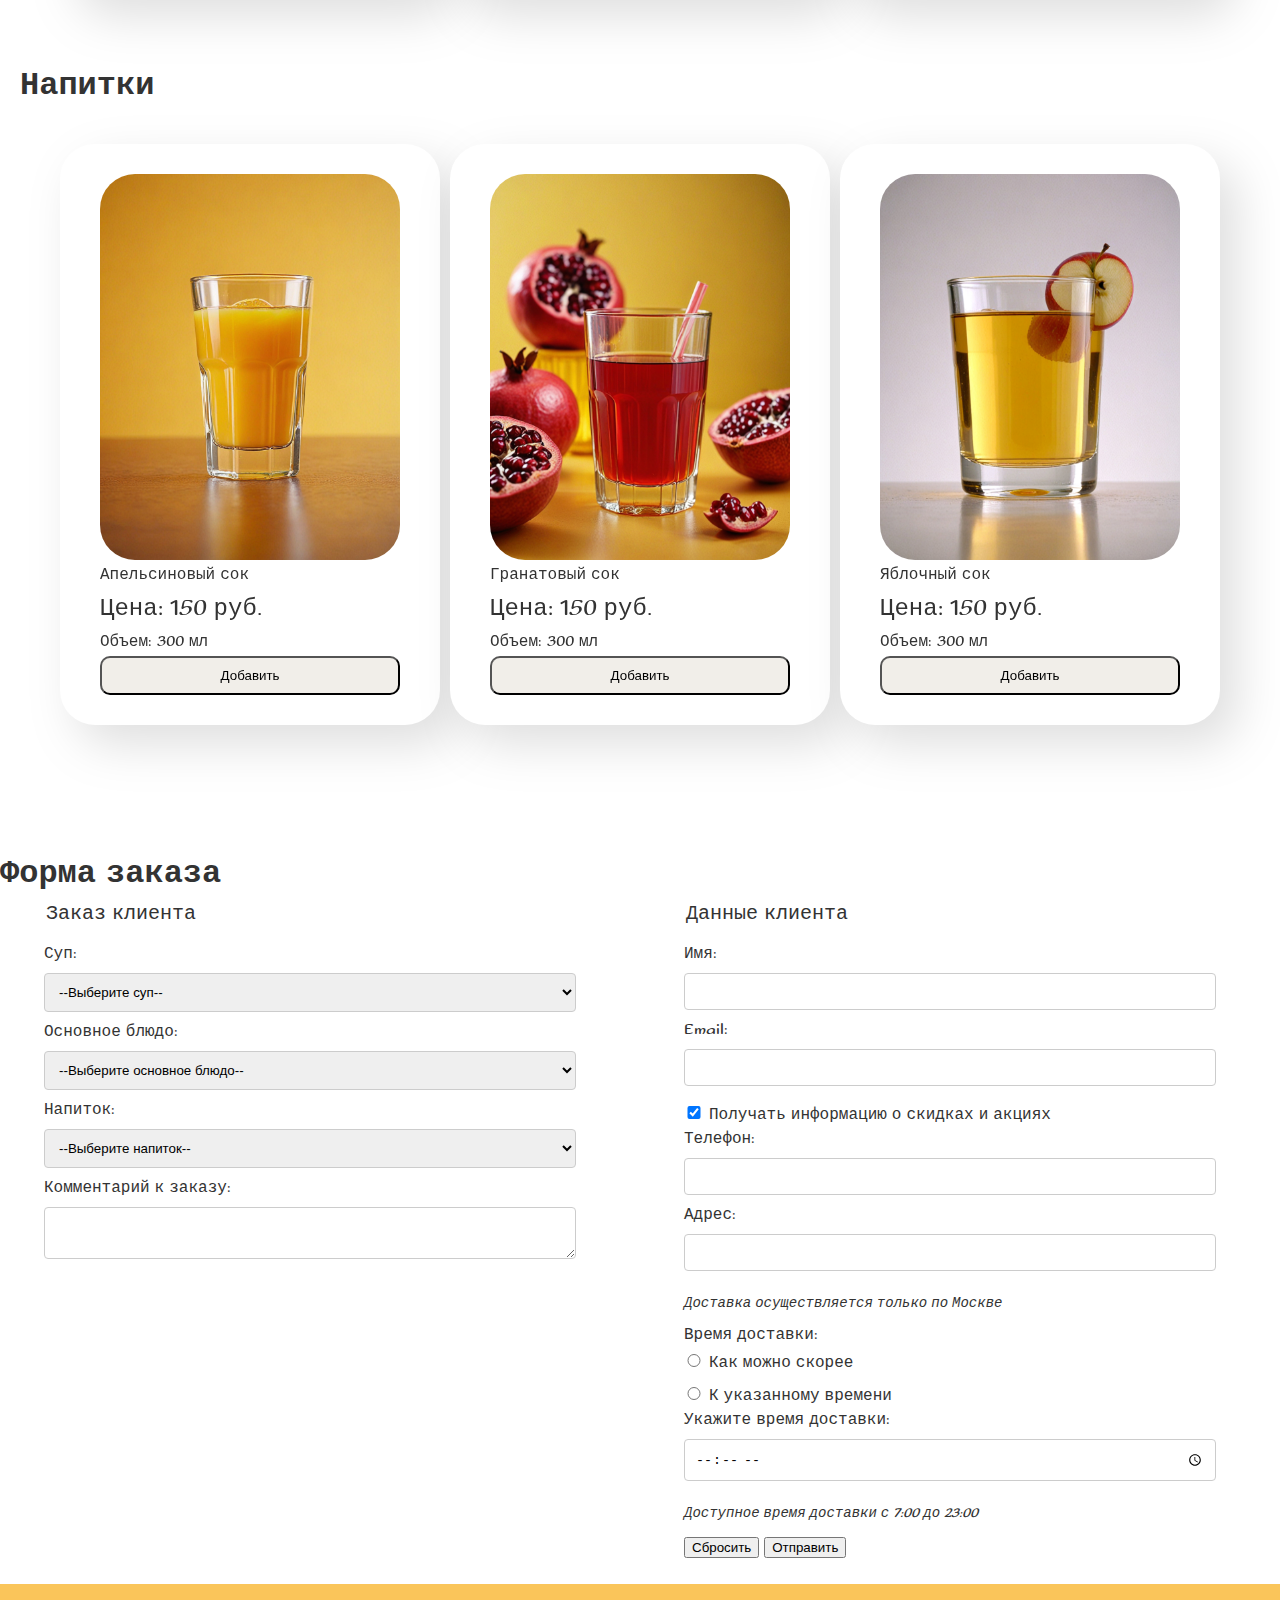
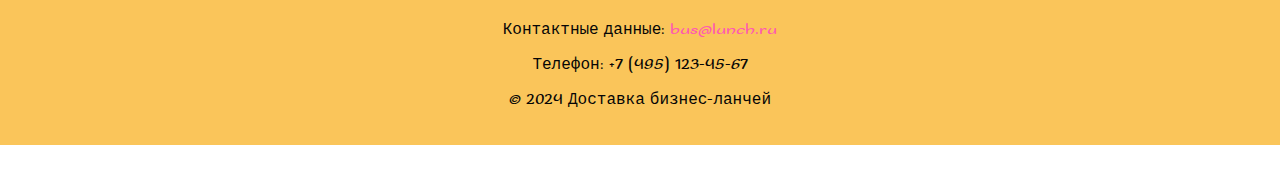
==== commit 7dce7bc2: "Update lunch.html" ====
--- a/lunch.html
+++ b/lunch.html
@@ -14,7 +14,6 @@
     <h1>Gayka Delivery</h1>
     <nav style="display: flex; flex-wrap: wrap;">
         <a href="index.html">Главная</a>
-        <a href="#advantages">Выбор ланча</a>
         <a href="#contacts">Контакты</a>
         <a href="order.html">Заказы</a>
         <a href="#contacts" class="active">Собрать ланч</a>
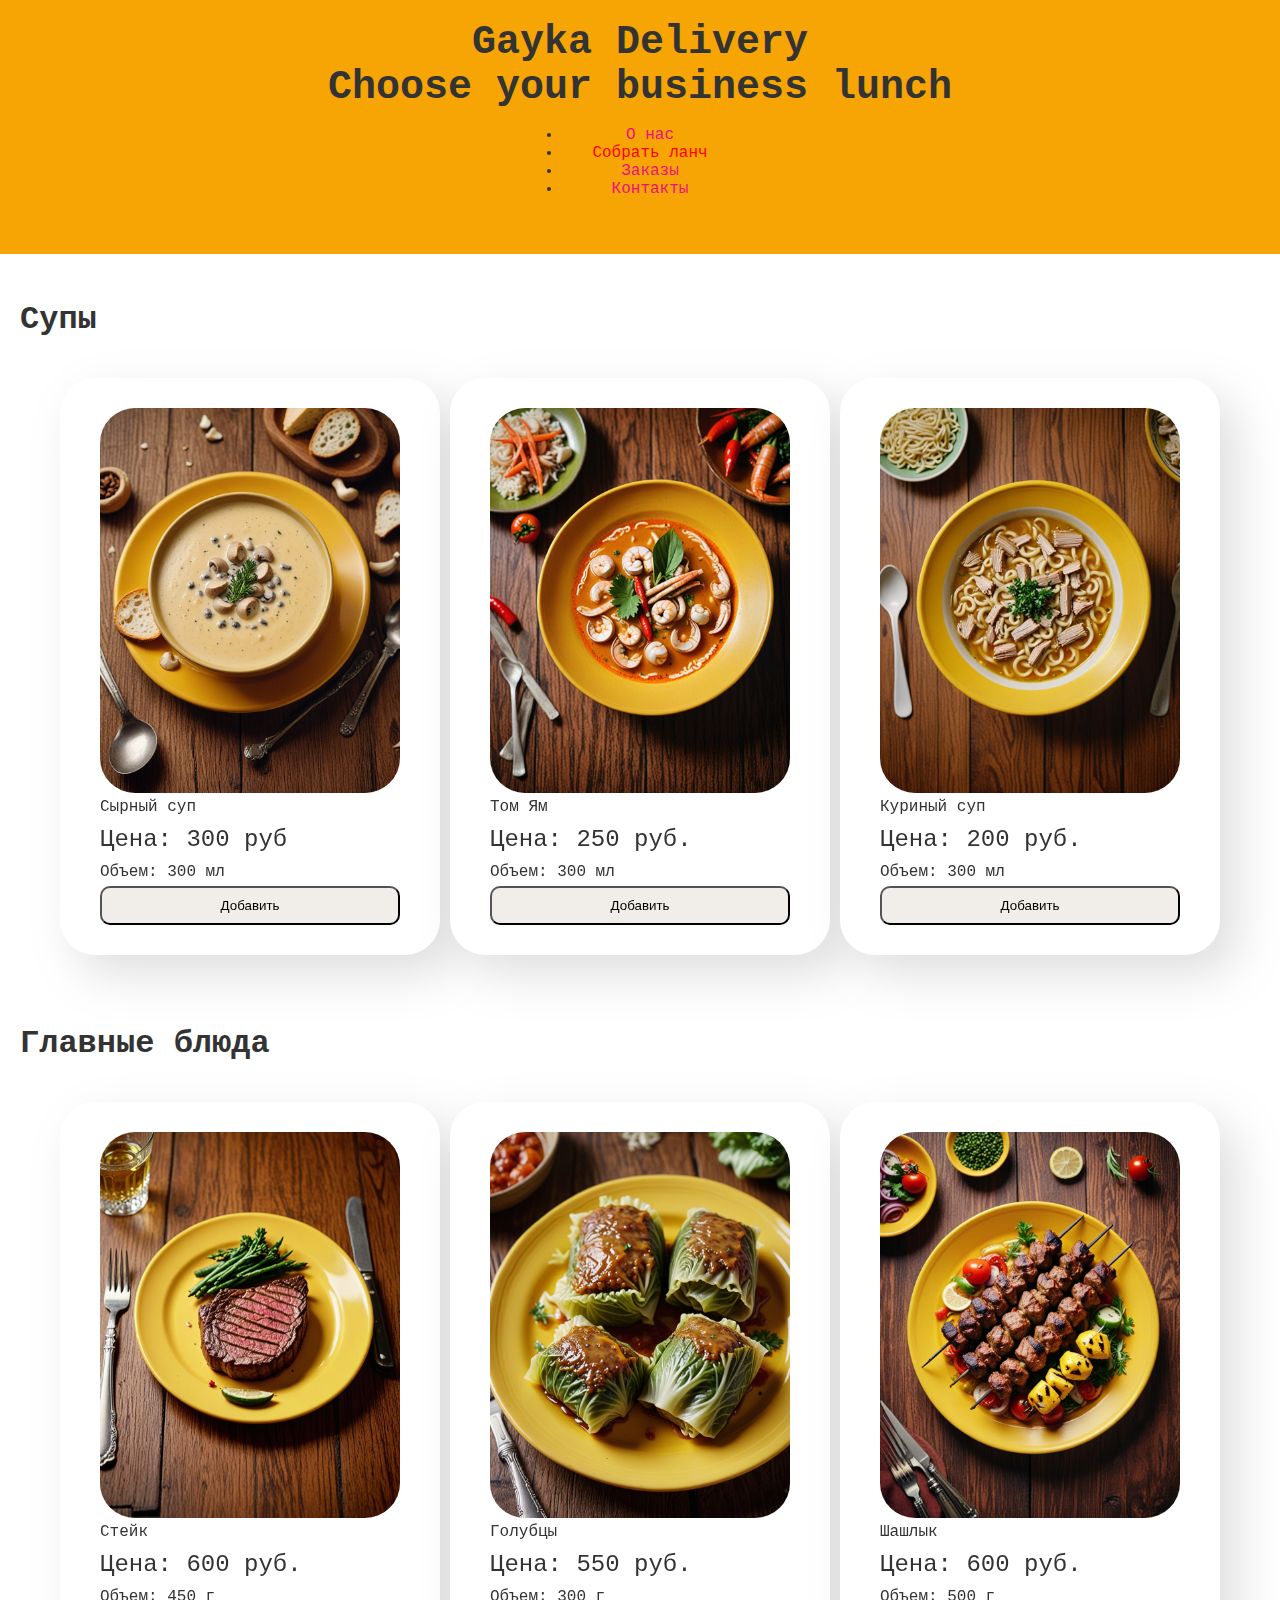
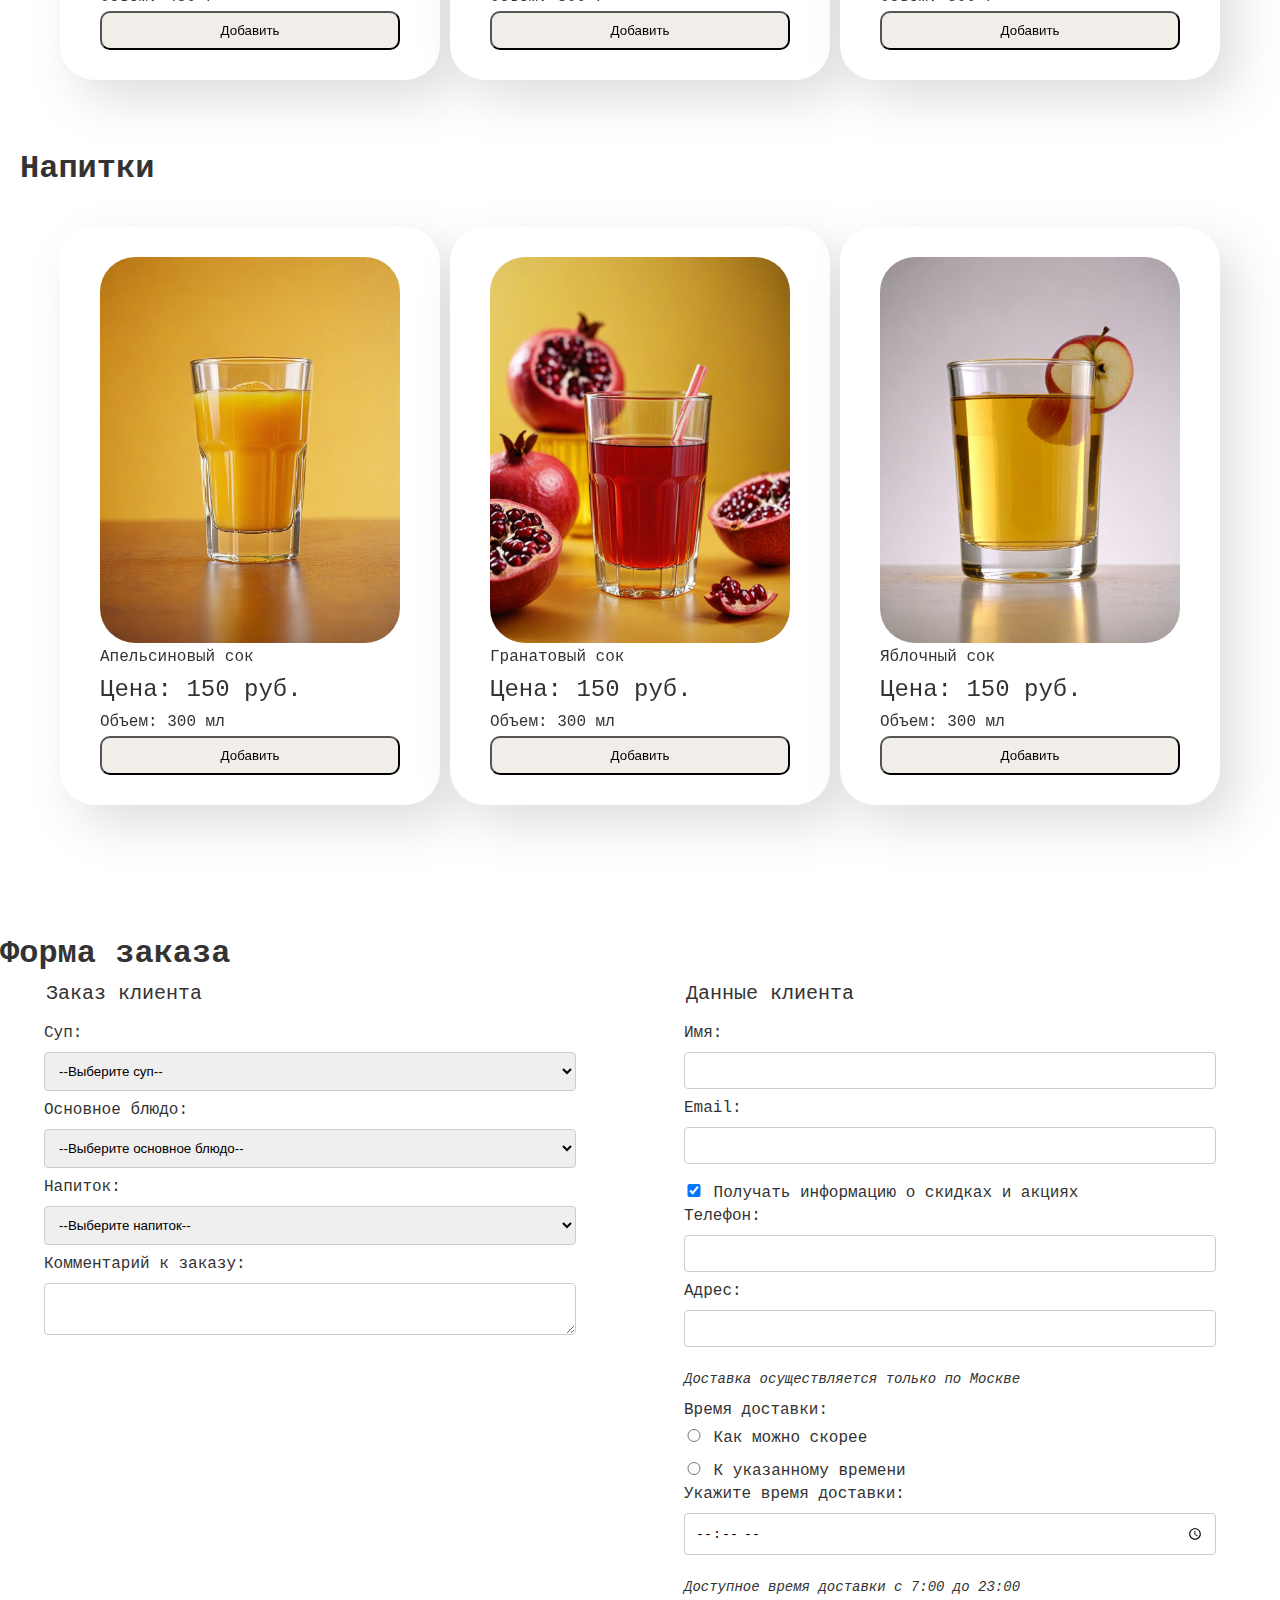
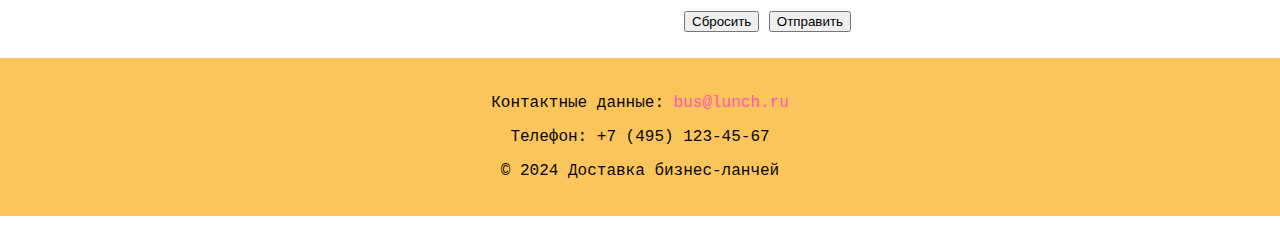
==== commit d64293f9: "Update lunch.html" ====
--- a/lunch.html
+++ b/lunch.html
@@ -10,15 +10,20 @@
 </head>
 <body>
 
-<header>
-    <h1>Gayka Delivery</h1>
-    <nav style="display: flex; flex-wrap: wrap;">
-        <a href="index.html">Главная</a>
-        <a href="#contacts">Контакты</a>
-        <a href="order.html">Заказы</a>
-        <a href="#contacts" class="active">Собрать ланч</a>
-    </nav>
-</header>
+  <header>
+        <div class="container">
+            <h1>Gayka Delivery</h1>
+            <h1>Choose your business lunch</h1>
+            <nav>
+                <ul>
+                    <li><a href="#about">О нас</a></li>
+                    <li><a href="lunch.html" class="active">Собрать ланч</a></li>
+                    <li><a href="order.html">Заказы</a></li>
+                    <li><a href="#contact">Контакты</a></li>
+                </ul>
+            </nav>
+        </div>
+    </header>
 
 <main>
 
--- a/styles.css
+++ b/styles.css
@@ -3,7 +3,7 @@
 }
 
 body {
-    font-family: 'Sofadi One', monospace;
+    font-family: 'SofadiOne', monospace;
     margin: 0;
     padding: 0;
     color: #333;
@@ -98,4 +98,4 @@
 
 footer a:hover {
     text-decoration: underline;
-}+}
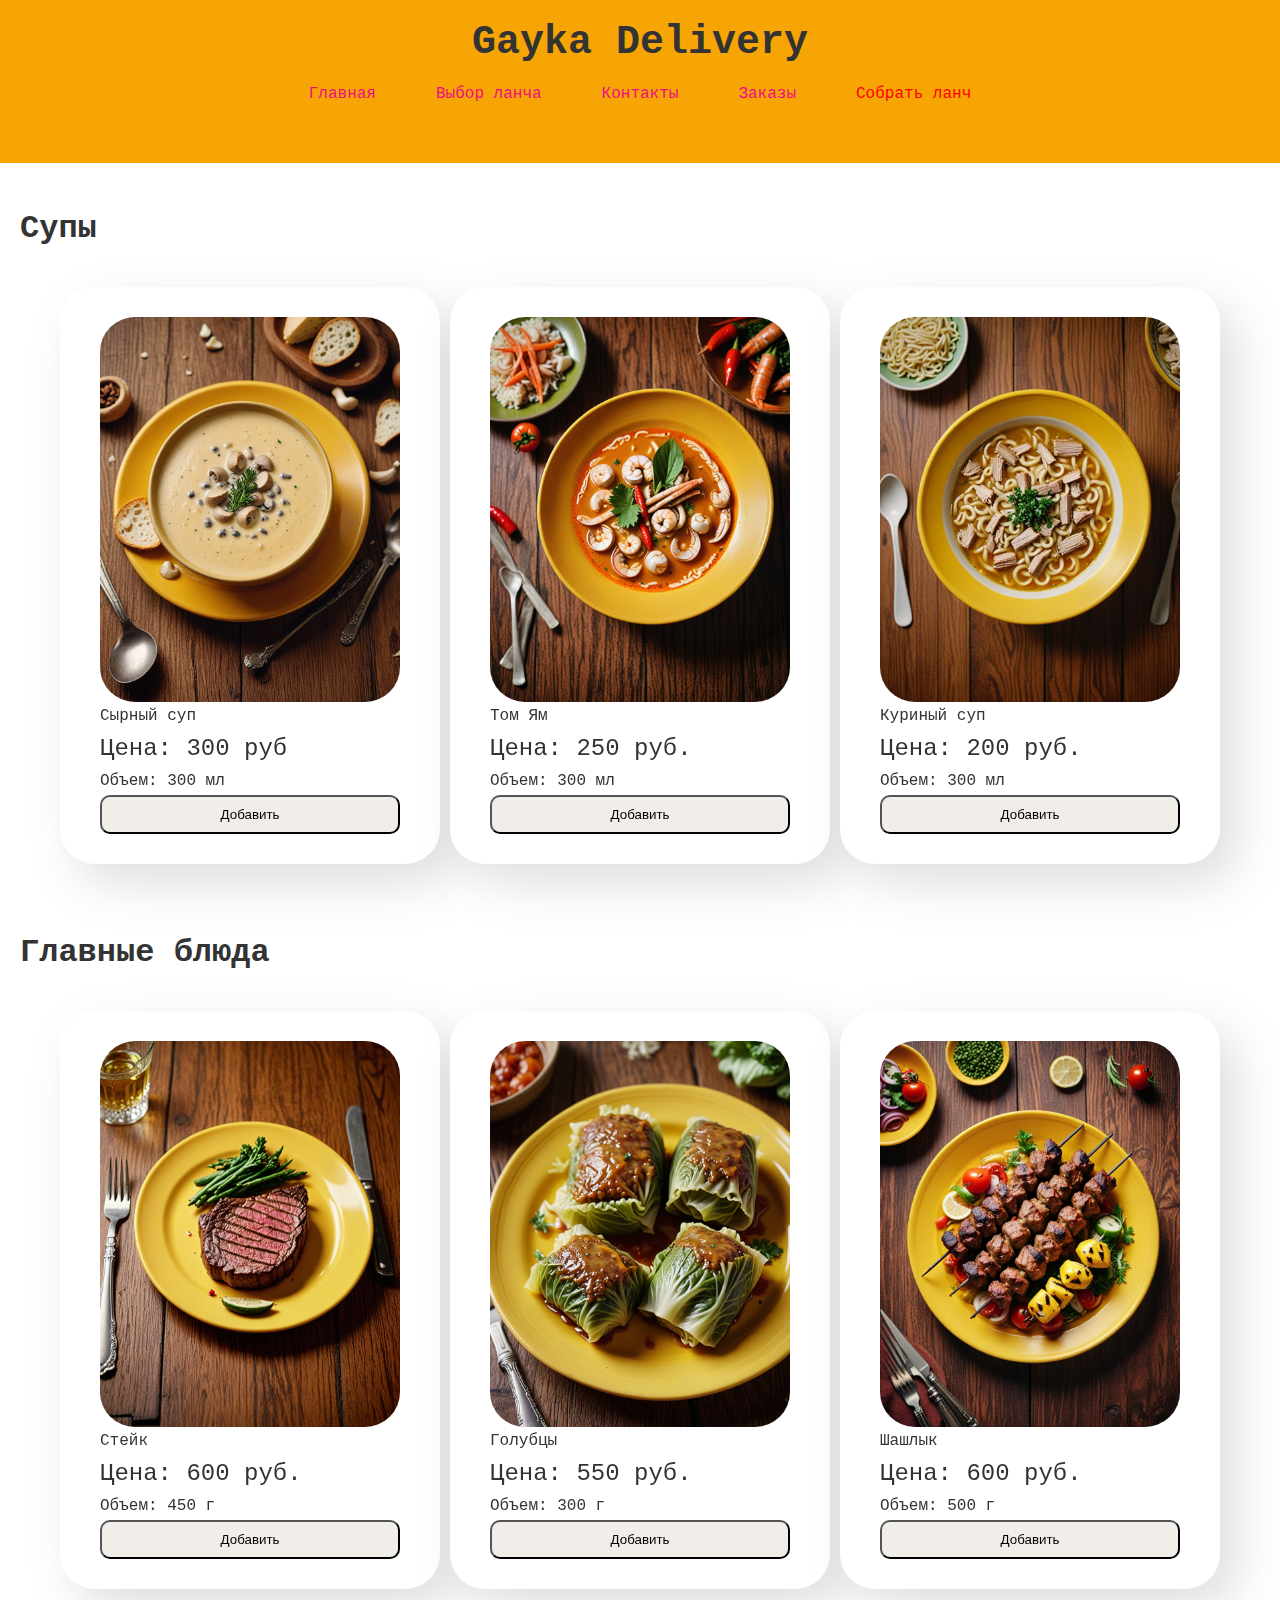
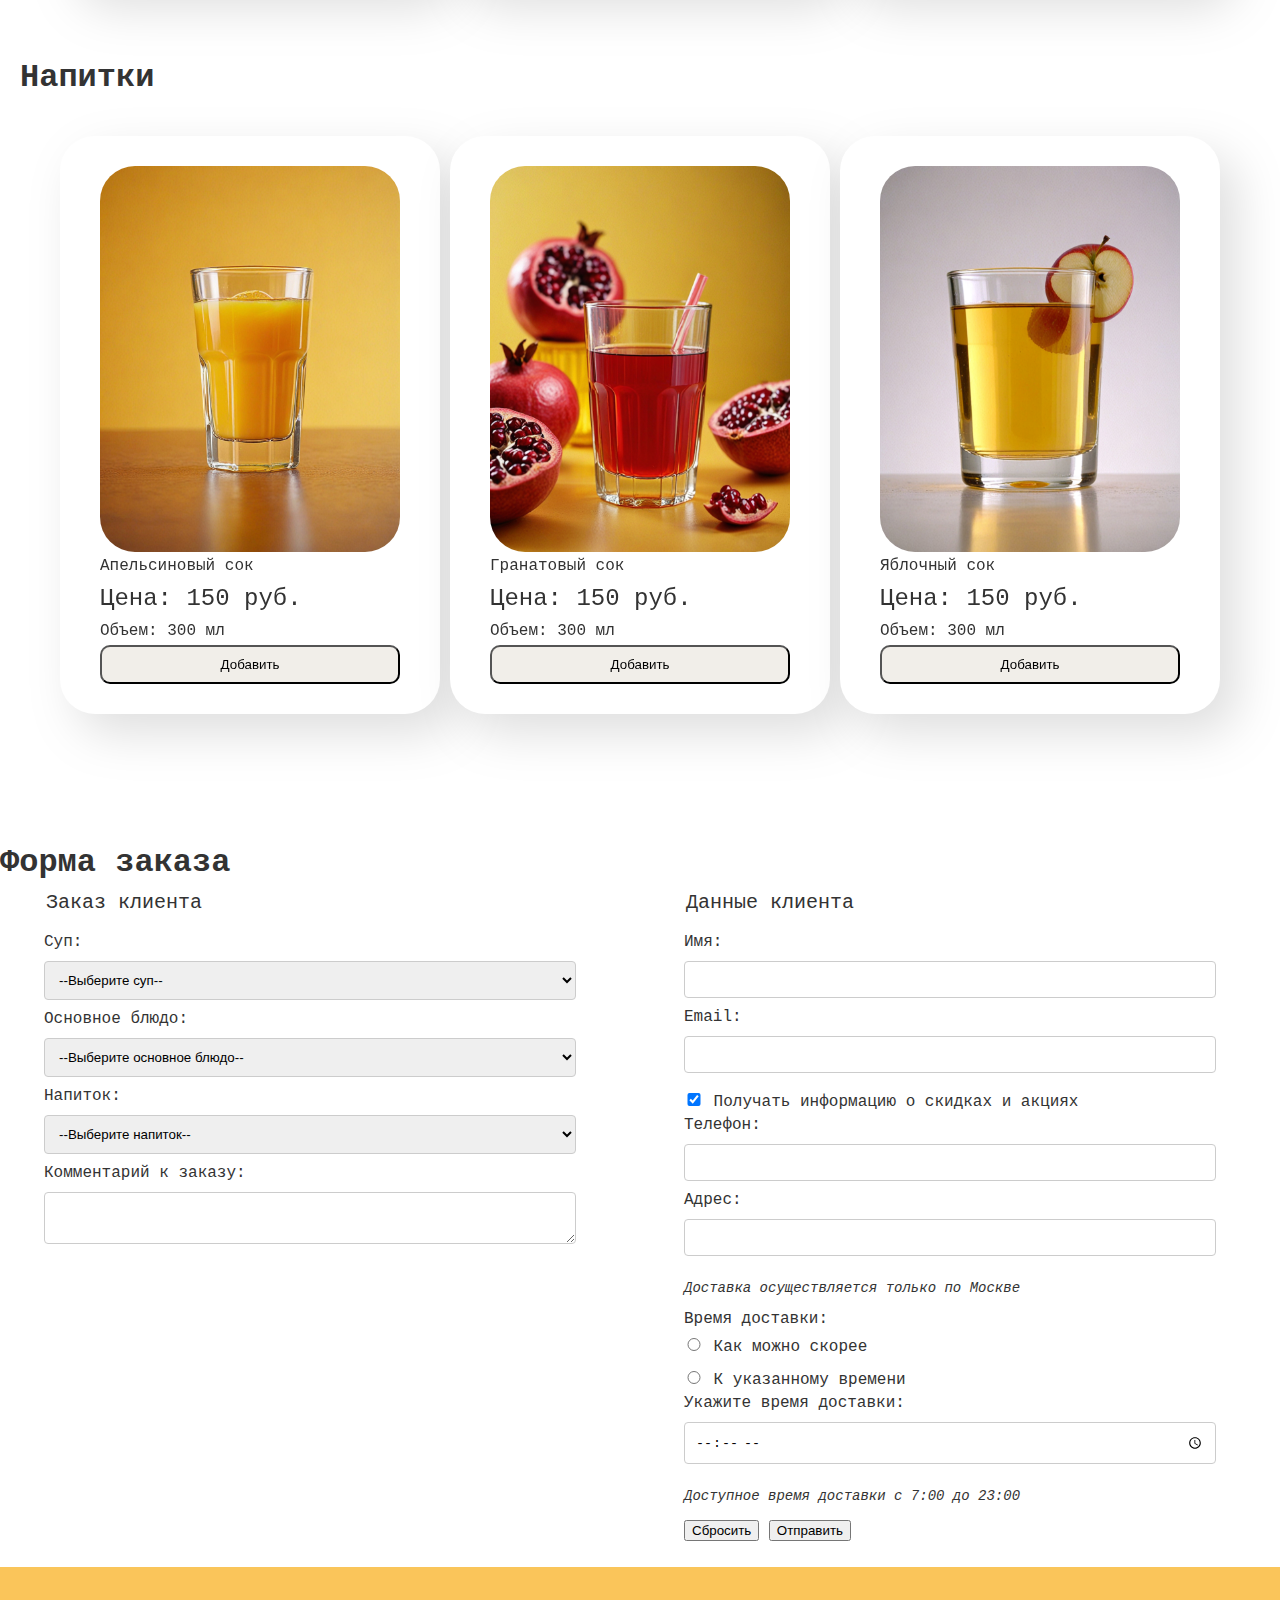
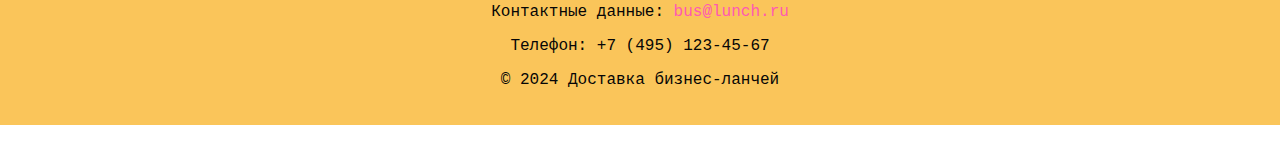
==== commit bac4119b: "Update lunch.html" ====
--- a/lunch.html
+++ b/lunch.html
@@ -10,20 +10,16 @@
 </head>
 <body>
 
-  <header>
-        <div class="container">
-            <h1>Gayka Delivery</h1>
-            <h1>Choose your business lunch</h1>
-            <nav>
-                <ul>
-                    <li><a href="#about">О нас</a></li>
-                    <li><a href="lunch.html" class="active">Собрать ланч</a></li>
-                    <li><a href="order.html">Заказы</a></li>
-                    <li><a href="#contact">Контакты</a></li>
-                </ul>
-            </nav>
-        </div>
-    </header>
+<header>
+    <h1>Gayka Delivery</h1>
+    <nav style="display: flex; flex-wrap: wrap;">
+        <a href="index.html">Главная</a>
+        <a href="#advantages">Выбор ланча</a>
+        <a href="#contacts">Контакты</a>
+        <a href="order.html">Заказы</a>
+        <a href="#contacts" class="active">Собрать ланч</a>
+    </nav>
+</header>
 
 <main>
 
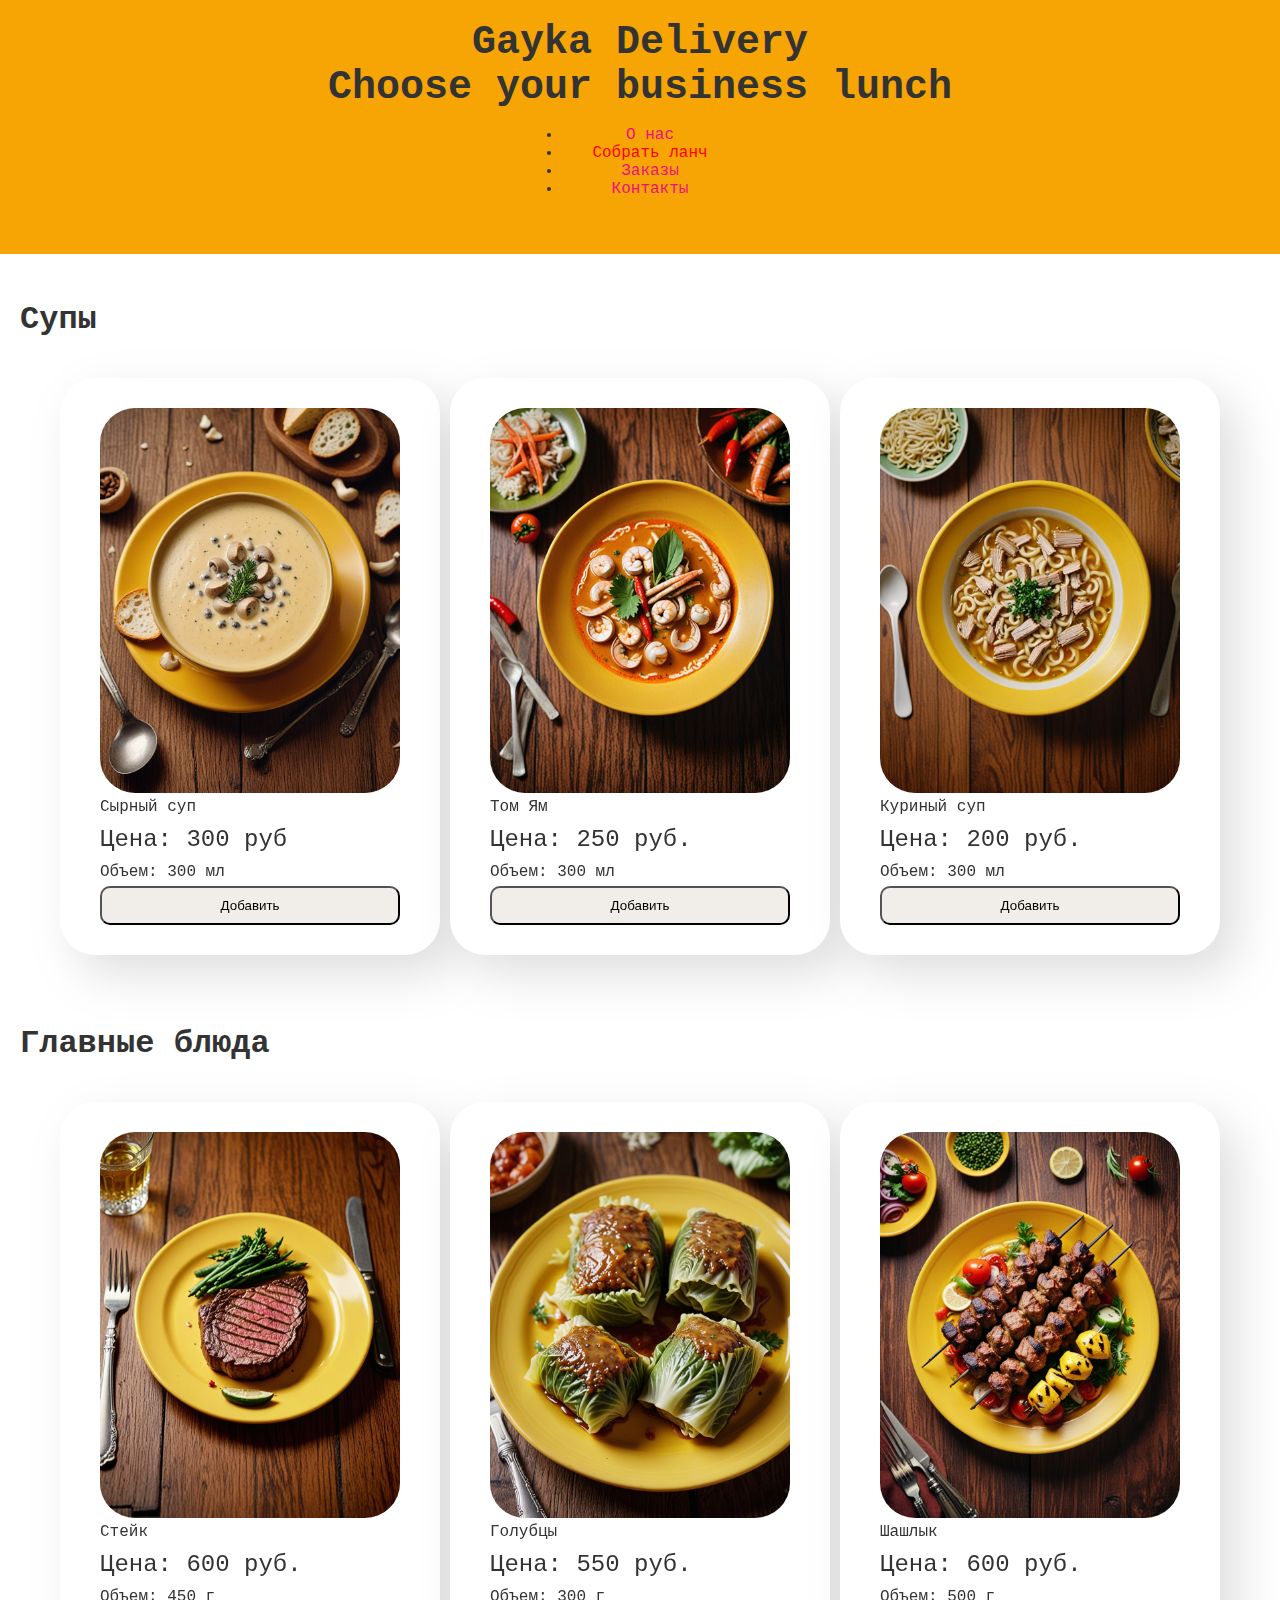
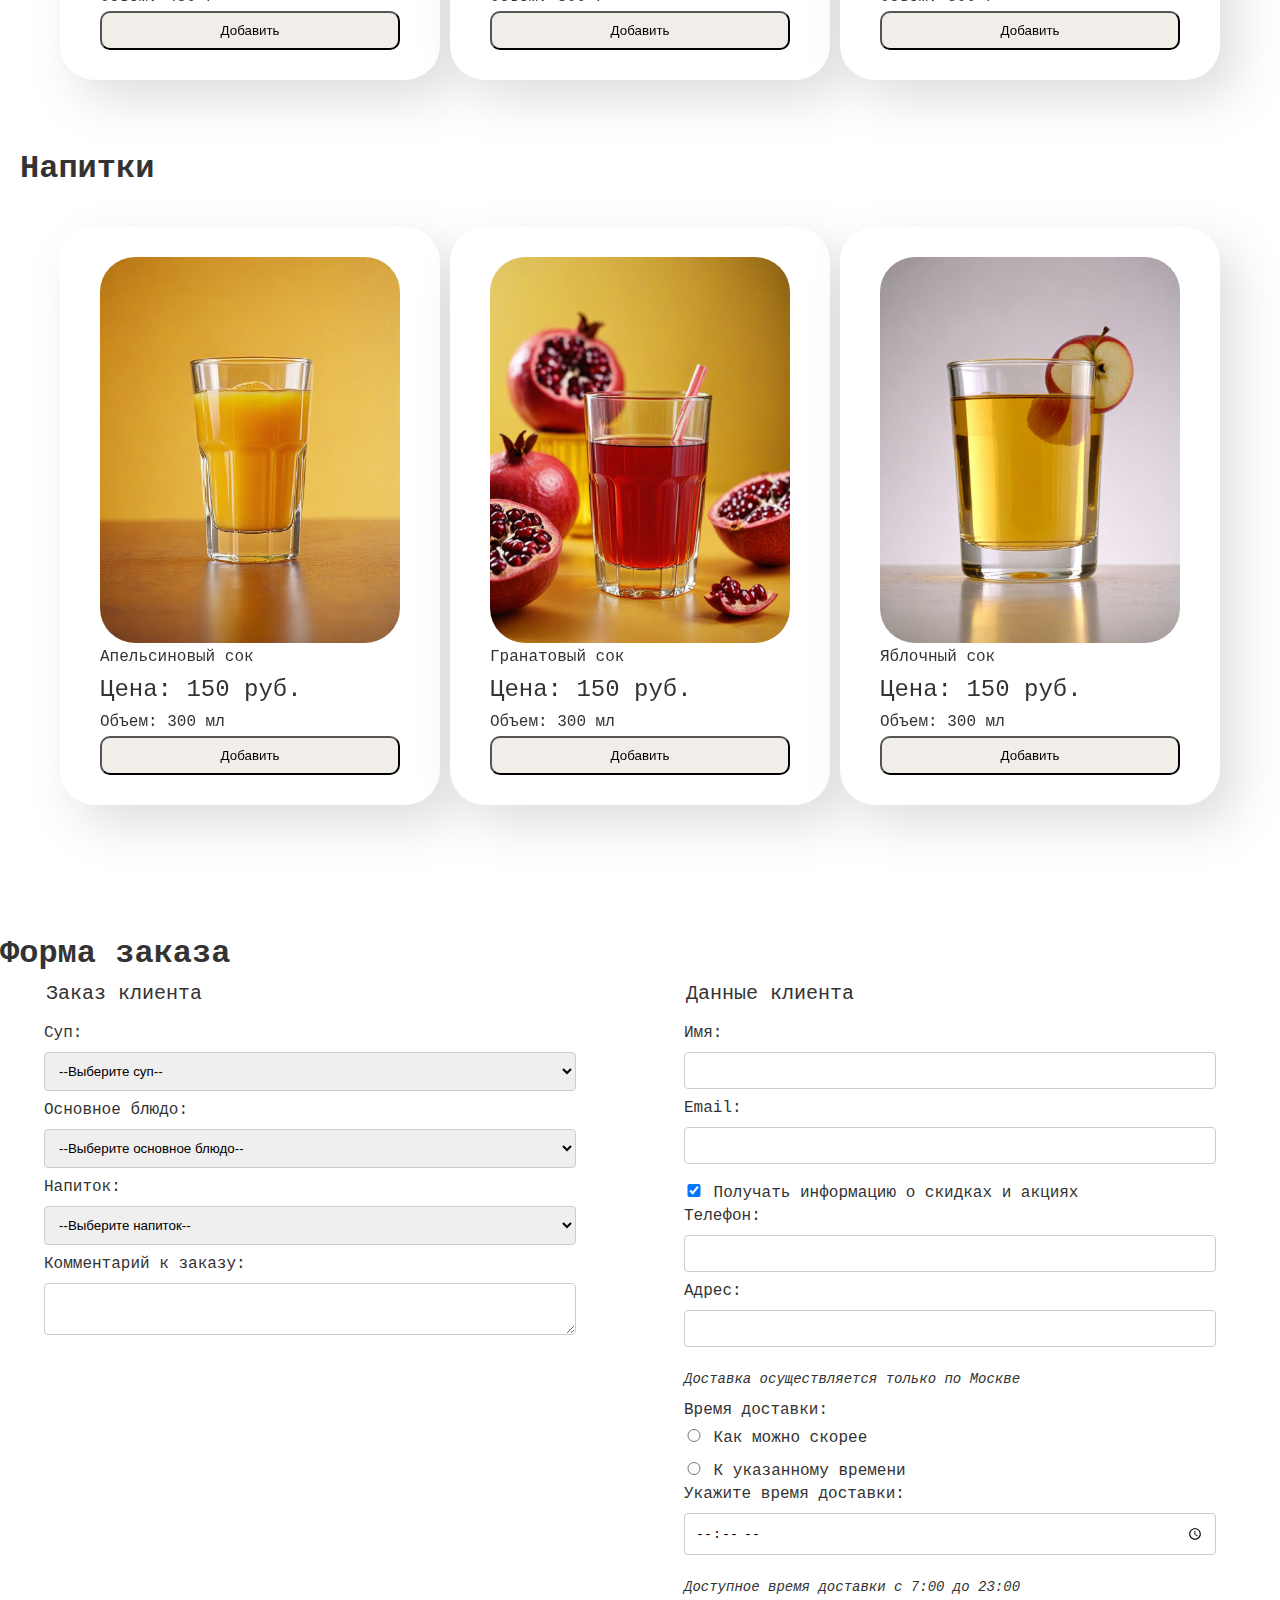
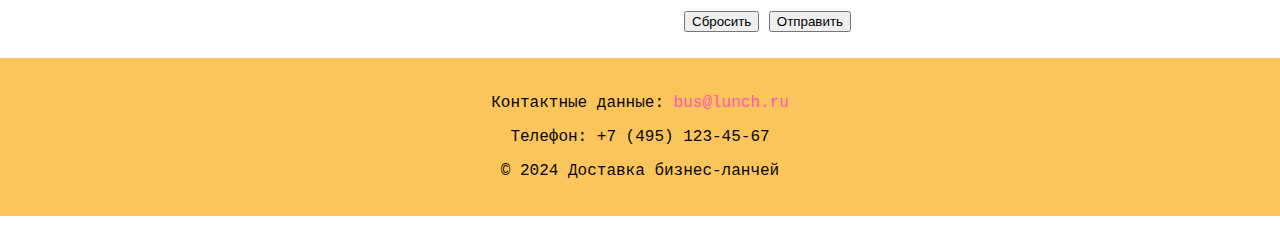
==== commit 4c0feb29: "Update lunch.html" ====
--- a/lunch.html
+++ b/lunch.html
@@ -10,16 +10,20 @@
 </head>
 <body>
 
-<header>
-    <h1>Gayka Delivery</h1>
-    <nav style="display: flex; flex-wrap: wrap;">
-        <a href="index.html">Главная</a>
-        <a href="#advantages">Выбор ланча</a>
-        <a href="#contacts">Контакты</a>
-        <a href="order.html">Заказы</a>
-        <a href="#contacts" class="active">Собрать ланч</a>
-    </nav>
-</header>
+ <header>
+        <div class="container">
+            <h1>Gayka Delivery</h1>
+            <h1>Choose your business lunch</h1>
+            <nav>
+                <ul>
+                    <li><a href="index.html">О нас</a></li>
+                    <li><a href="lunch.html" class="active">Собрать ланч</a></li>
+                    <li><a href="order.html">Заказы</a></li>
+                    <li><a href="#contact">Контакты</a></li>
+                </ul>
+            </nav>
+        </div>
+    </header>
 
 <main>
 
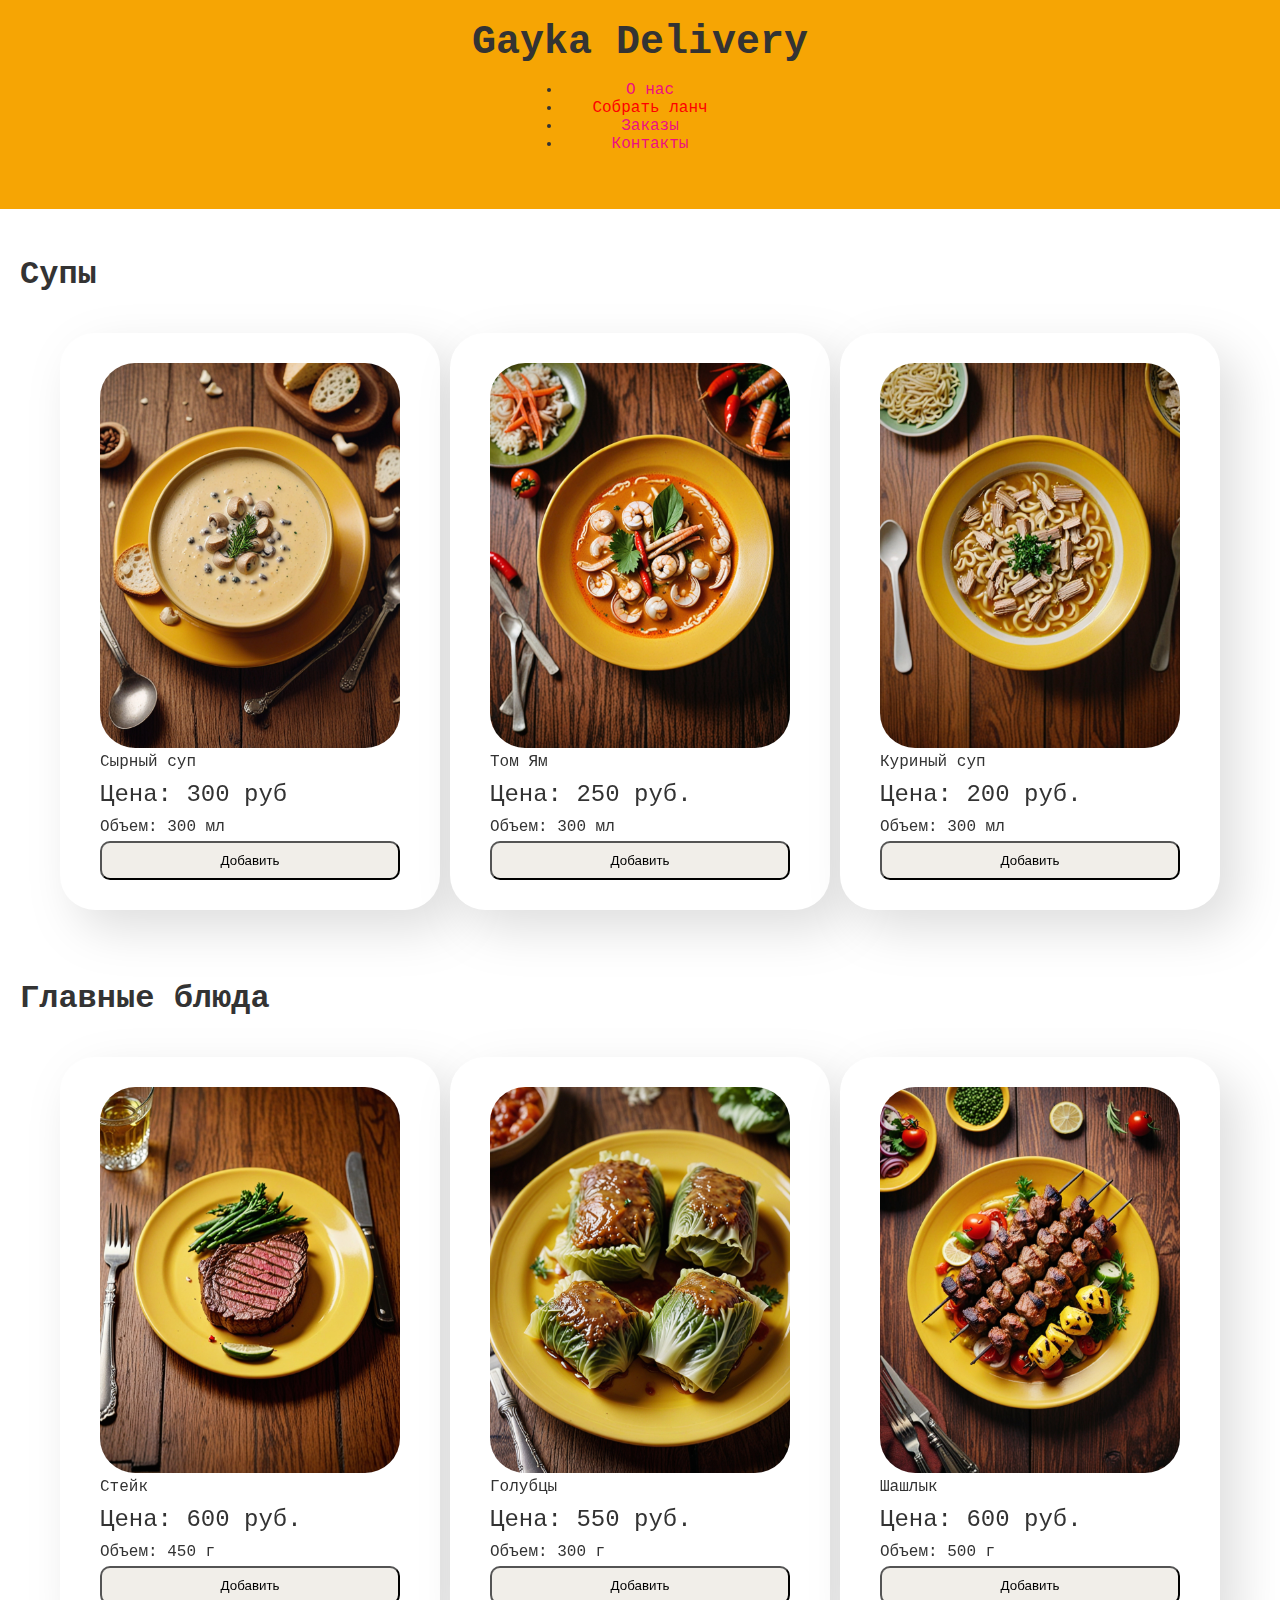
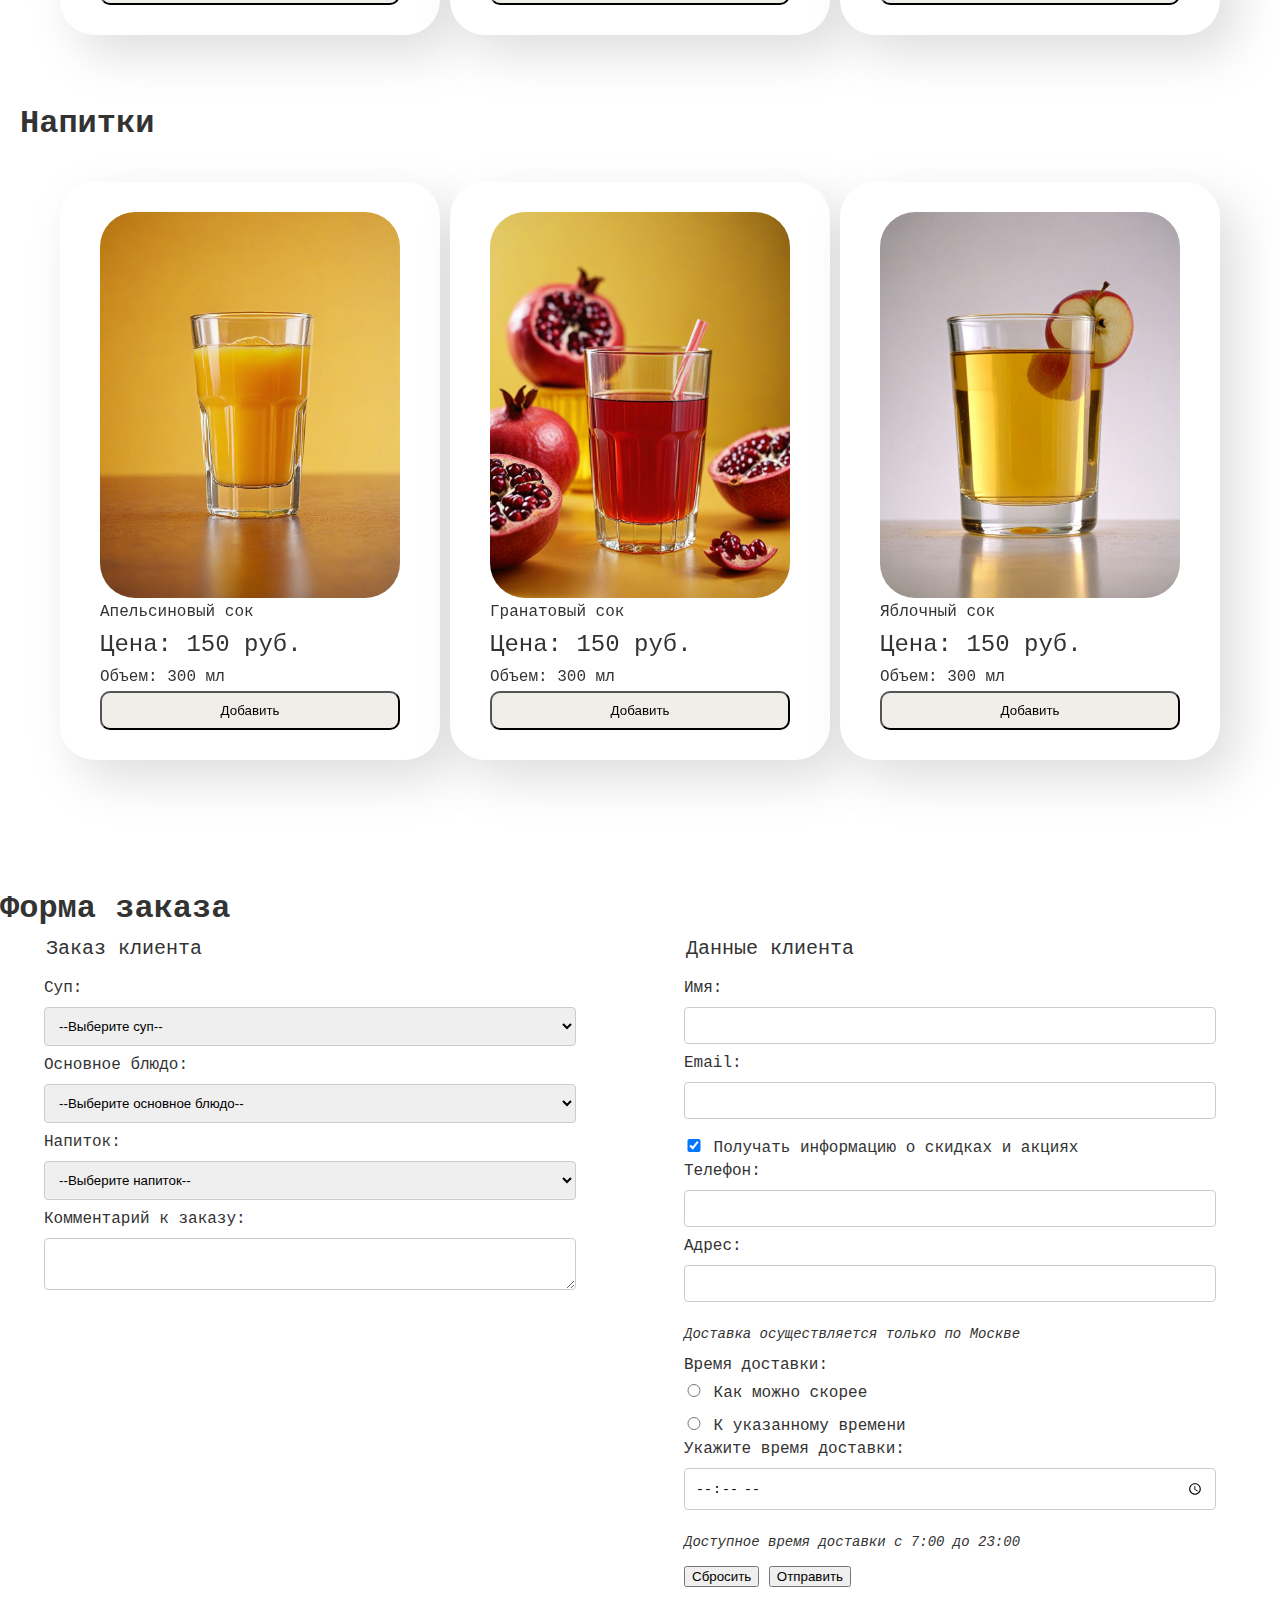
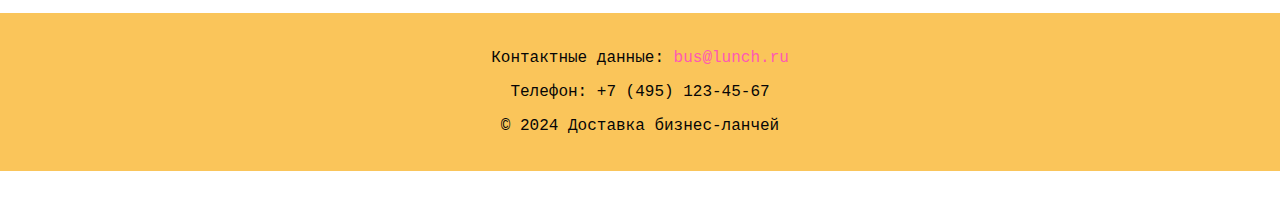
==== commit 12a062bd: "Update lunch.html" ====
--- a/lunch.html
+++ b/lunch.html
@@ -13,7 +13,6 @@
  <header>
         <div class="container">
             <h1>Gayka Delivery</h1>
-            <h1>Choose your business lunch</h1>
             <nav>
                 <ul>
                     <li><a href="index.html">О нас</a></li>
